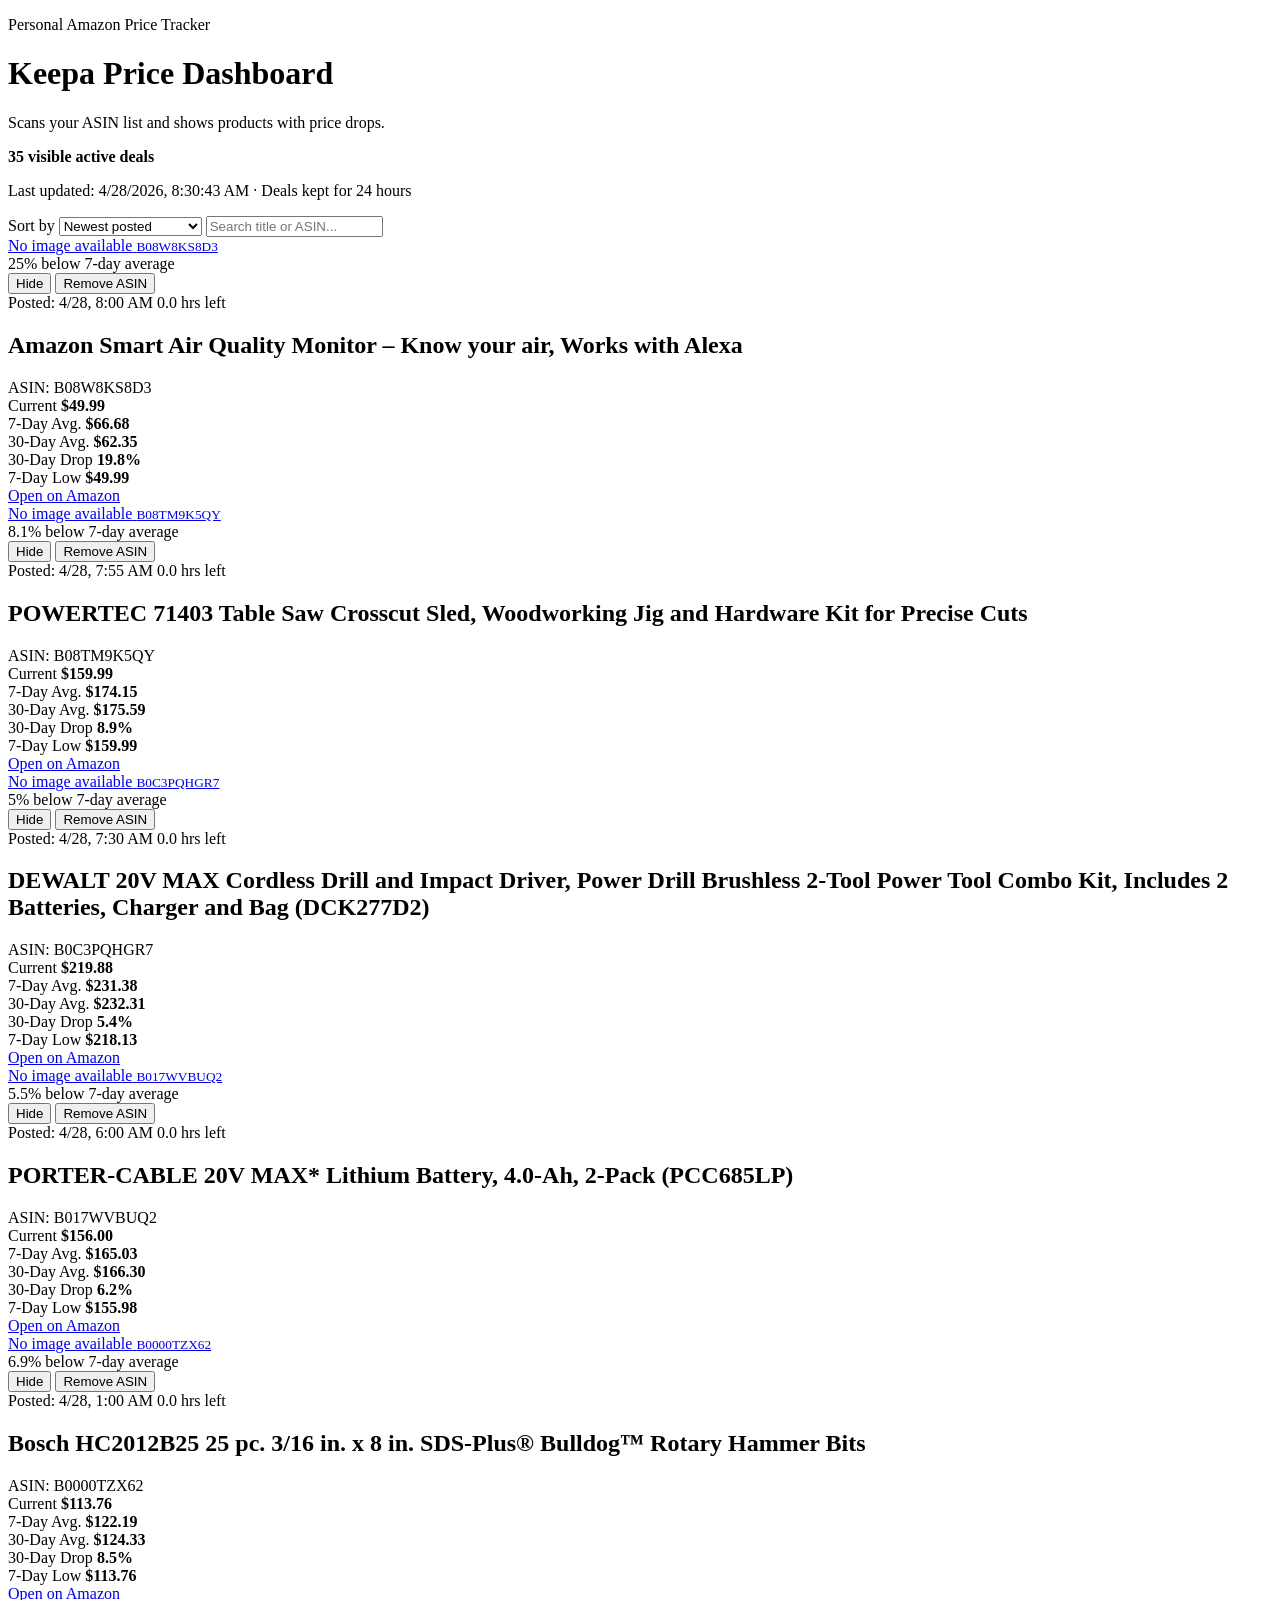
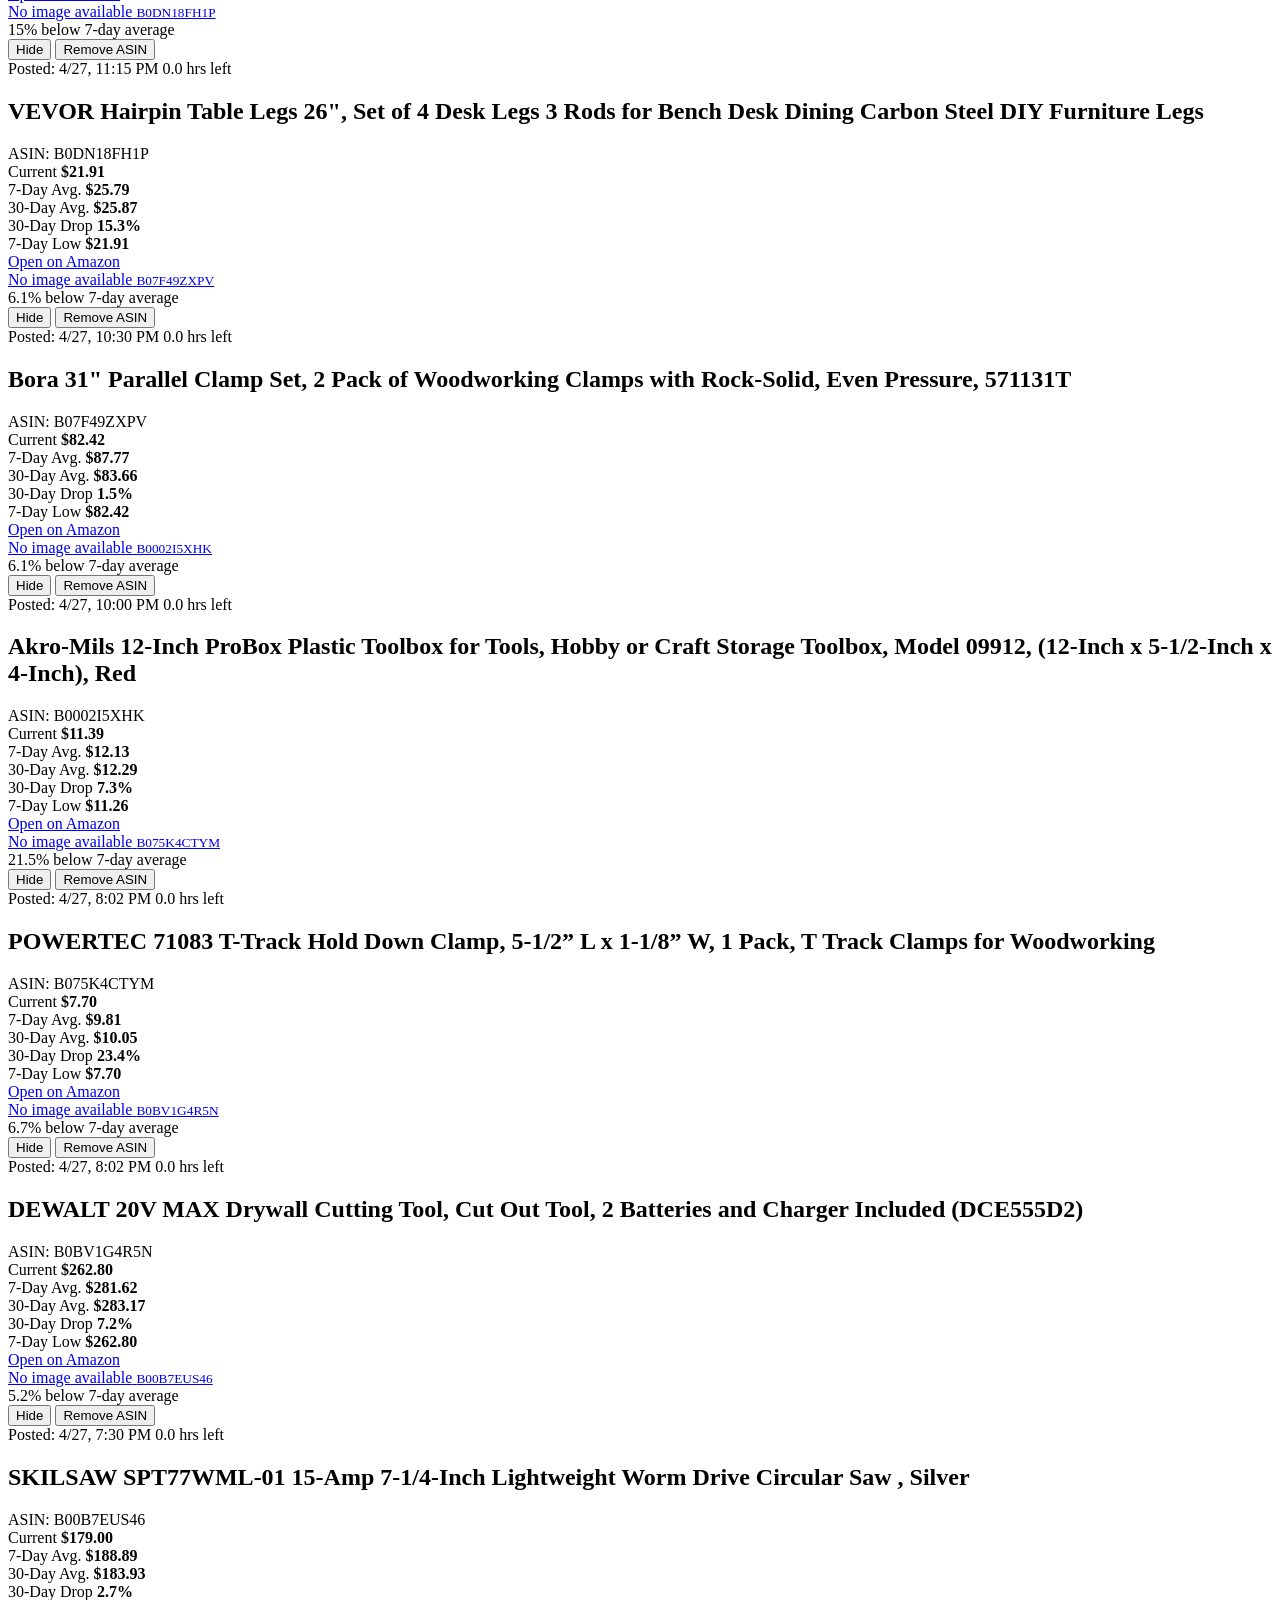
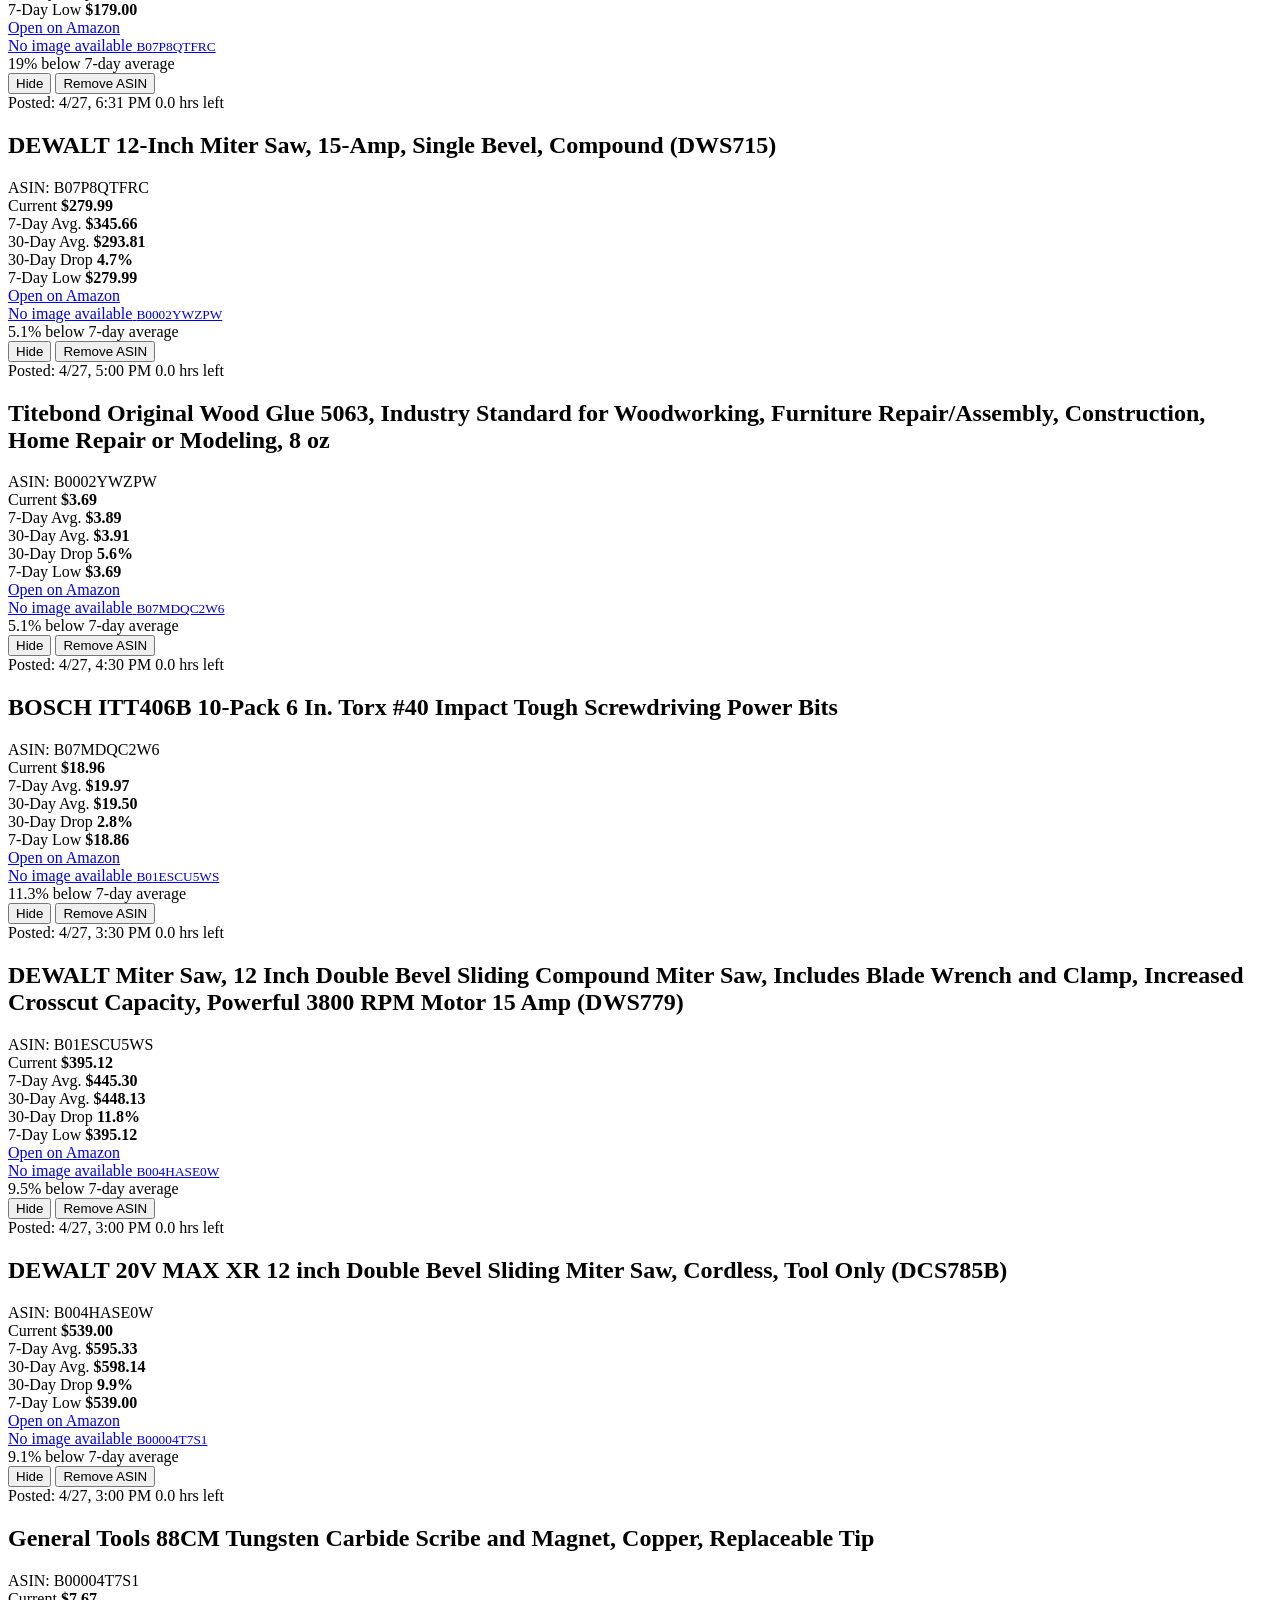
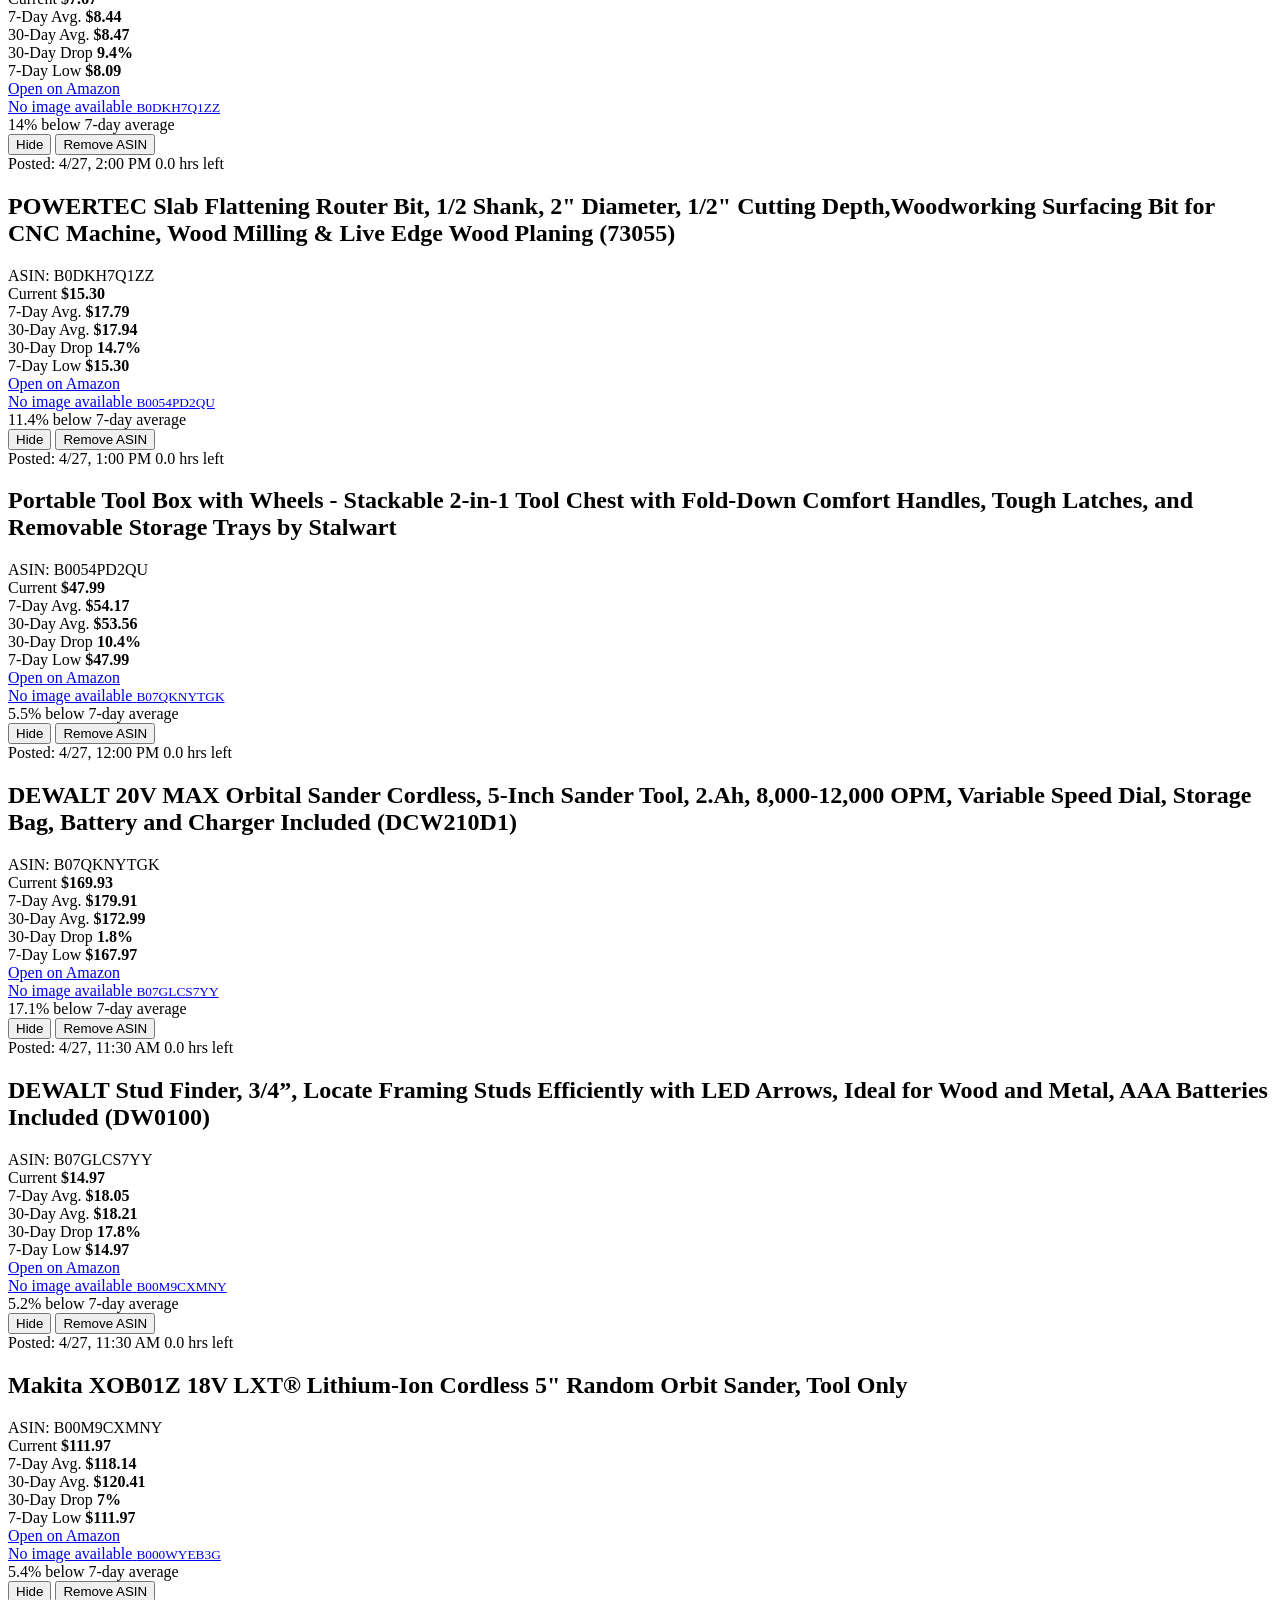
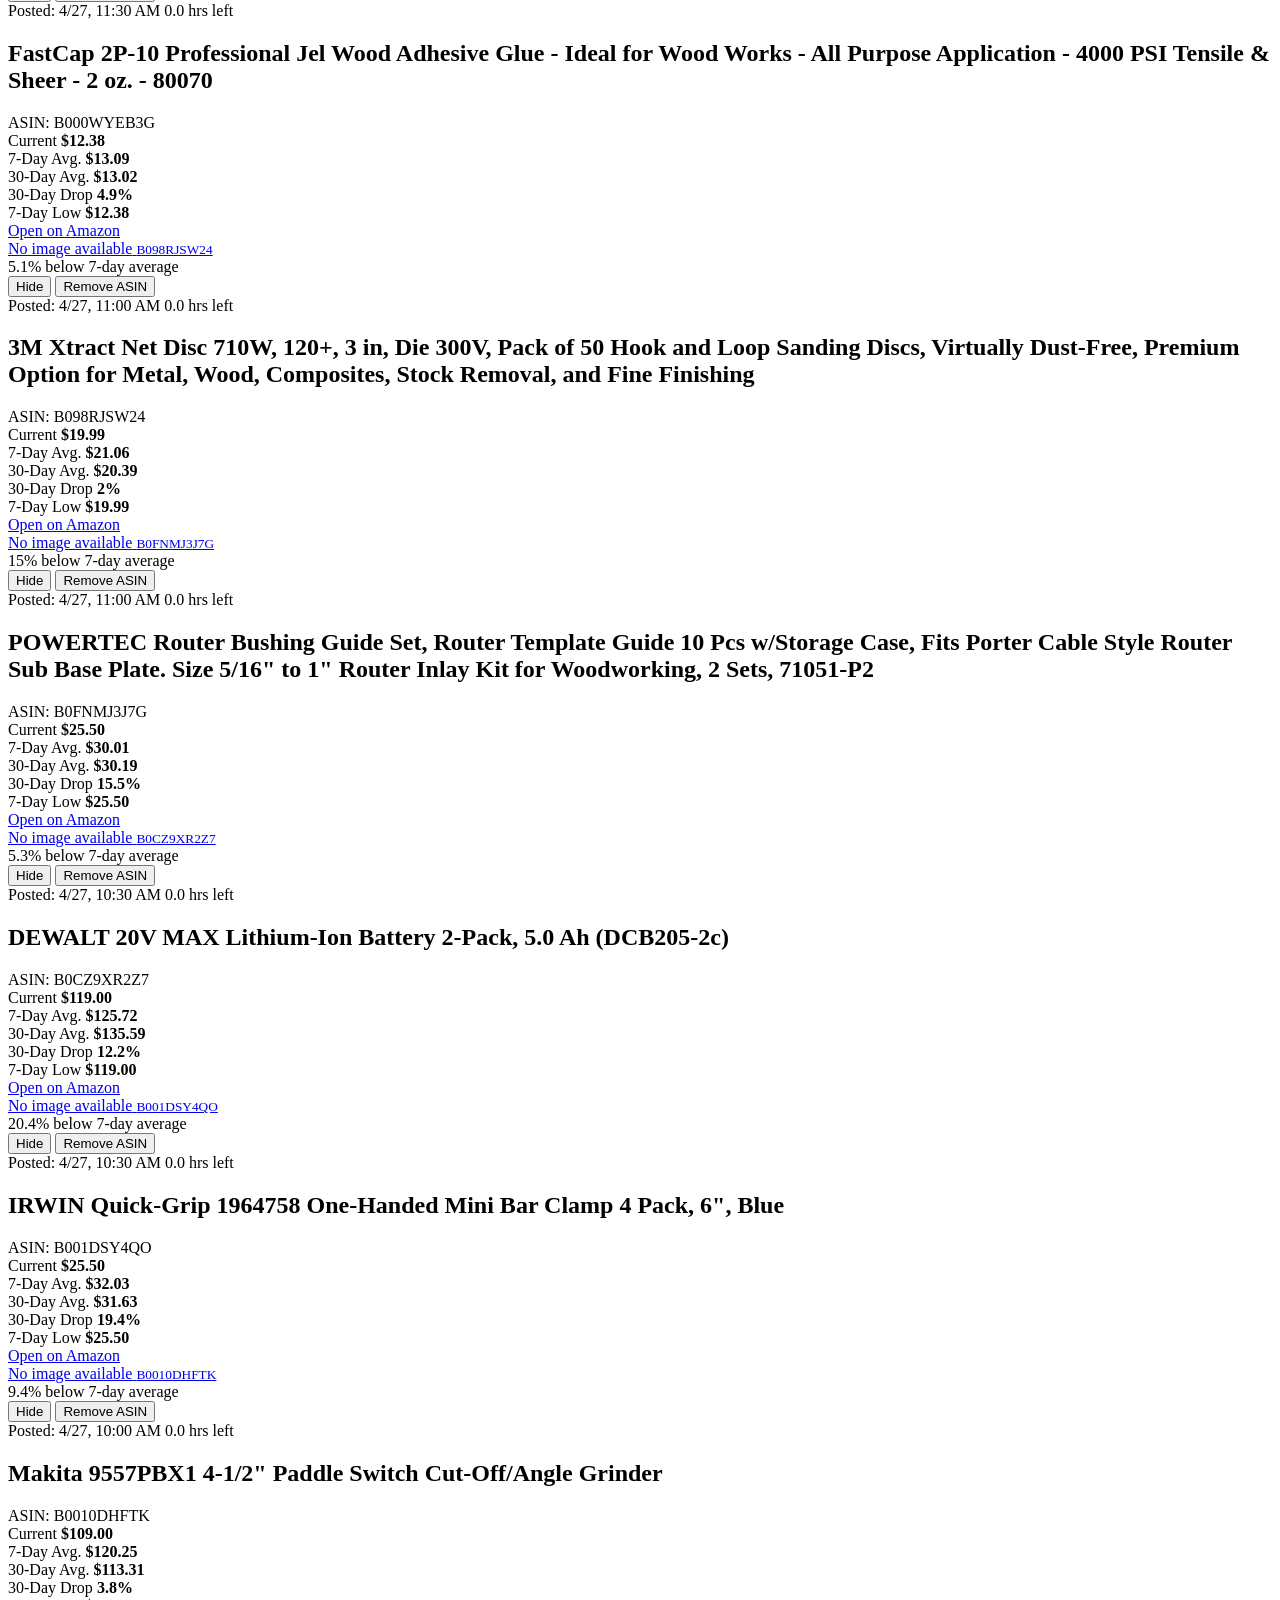
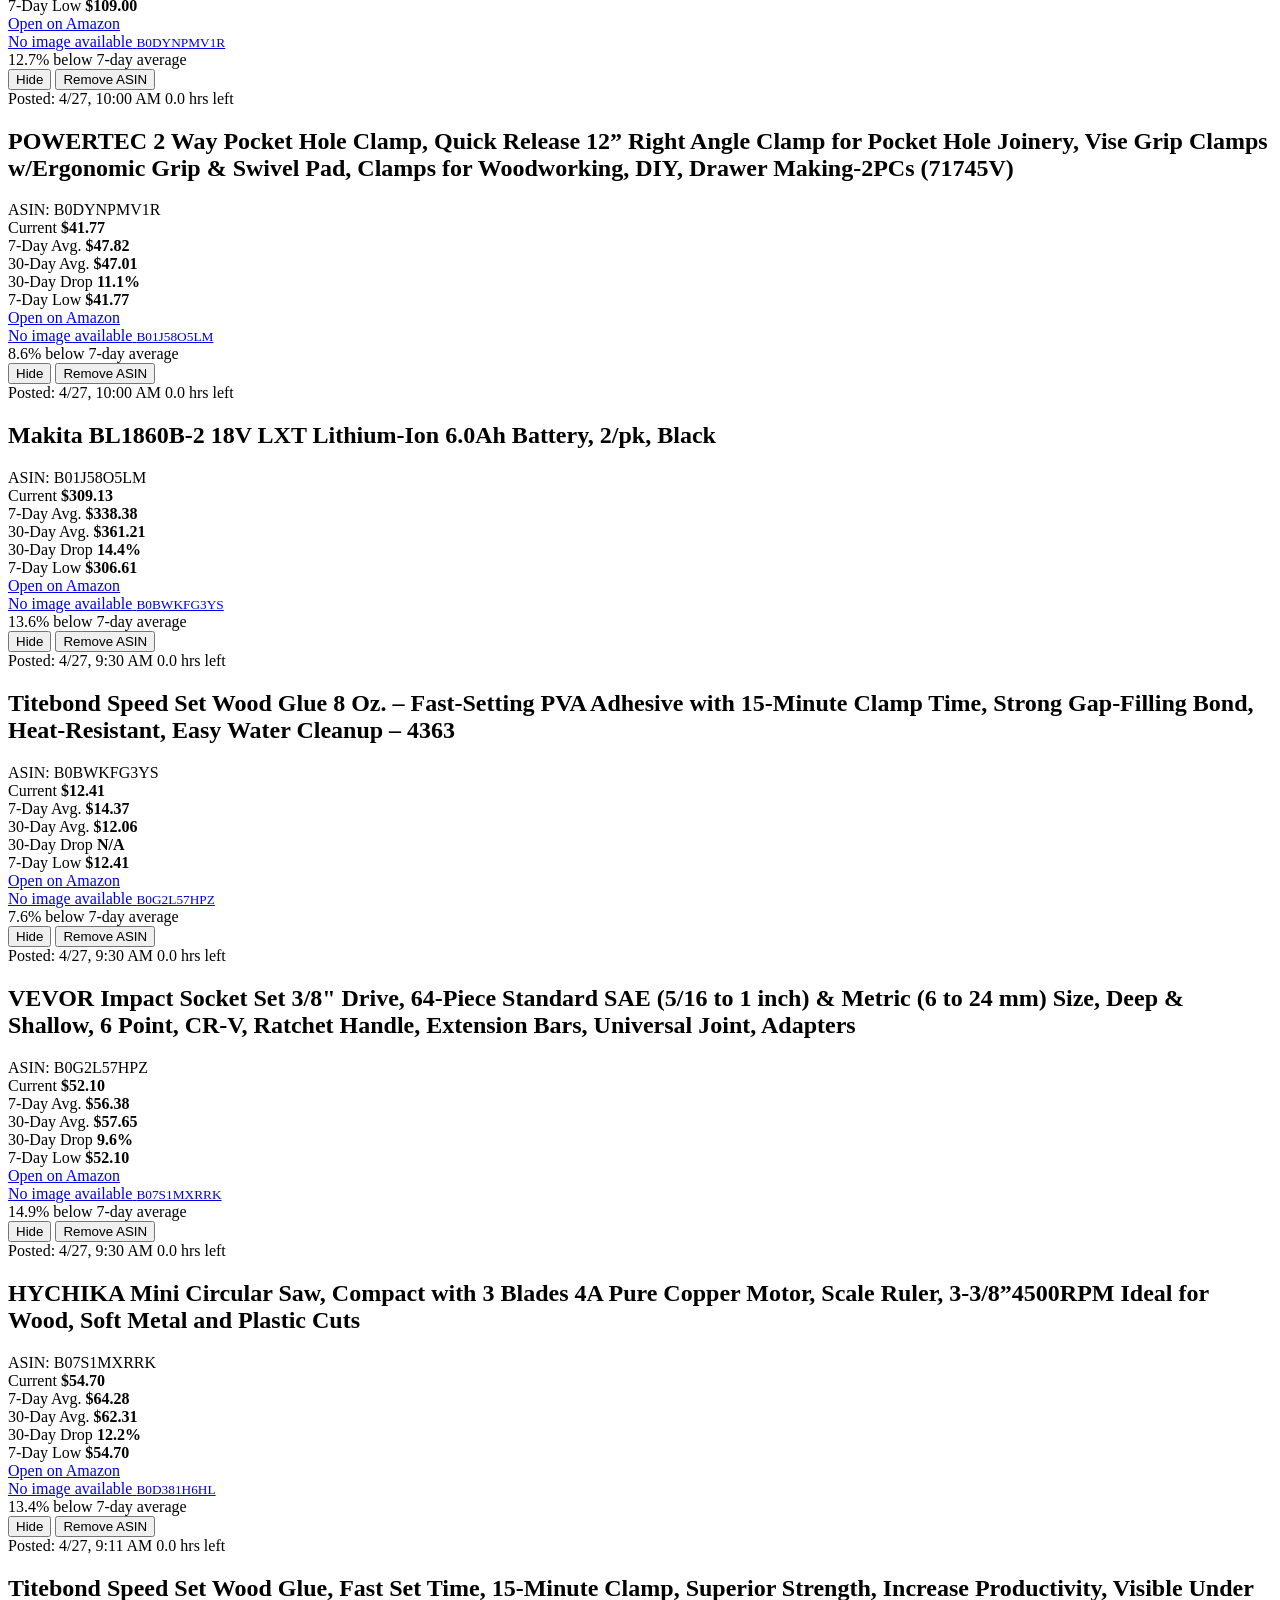
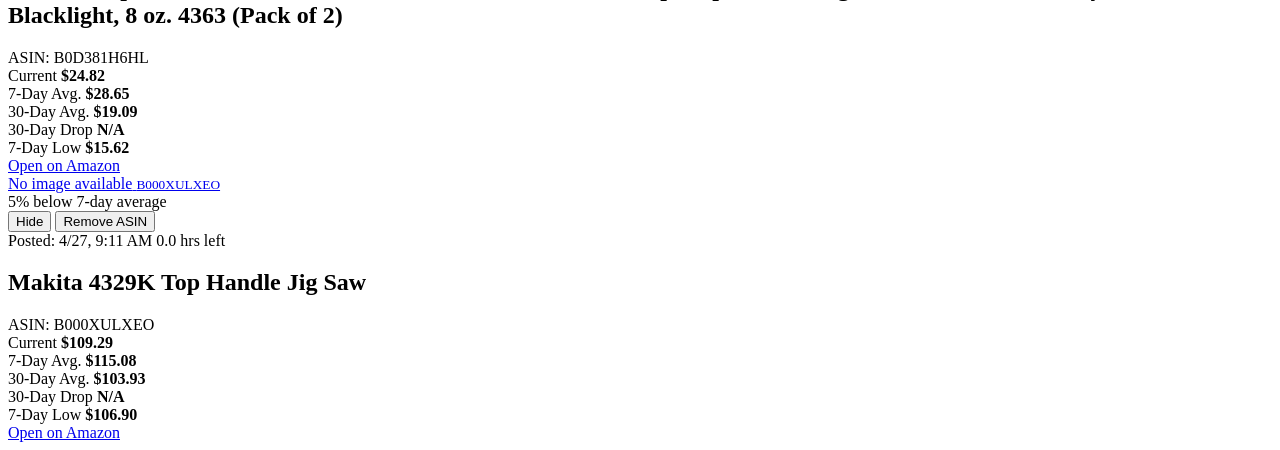
==== index.html @ af7c9924 "Add sort control to dashboard" ====
<!doctype html>
<html lang="en">
<head>
  <meta charset="utf-8" />
  <meta name="viewport" content="width=device-width, initial-scale=1" />
  <title>Keepa Price Dashboard</title>
  <link rel="stylesheet" href="styles.css" />
</head>
<body>
  <header class="site-header">
    <div>
      <p class="eyebrow">Personal Amazon Price Tracker</p>
      <h1>Keepa Price Dashboard</h1>
      <p class="subtitle">Scans your ASIN list and shows products with price drops.</p>
    </div>
  </header>

  <main class="container">
    <section class="toolbar">
      <div>
        <strong id="dealCount">Loading deals...</strong>
        <p id="updatedAt">Checking data file...</p>
      </div>
      <div class="toolbar-controls">
        <label class="sort-control" for="sortSelect">
          <span>Sort by</span>
          <select id="sortSelect">
            <option value="newest">Newest posted</option>
            <option value="highest-drop">Highest % off</option>
            <option value="highest-30-drop">Highest 30-day drop</option>
            <option value="lowest-price">Lowest current price</option>
          </select>
        </label>
        <input id="searchInput" type="search" placeholder="Search title or ASIN..." />
      </div>
    </section>

    <section id="cards" class="card-grid"></section>

    <section id="emptyState" class="empty" hidden>
      <h2>No price drops found</h2>
      <p>Add more ASINs to <code>asins.csv</code> or lower the minimum drop percent in the workflow settings.</p>
    </section>
  </main>

  <script src="app.js"></script>
</body>
</html>
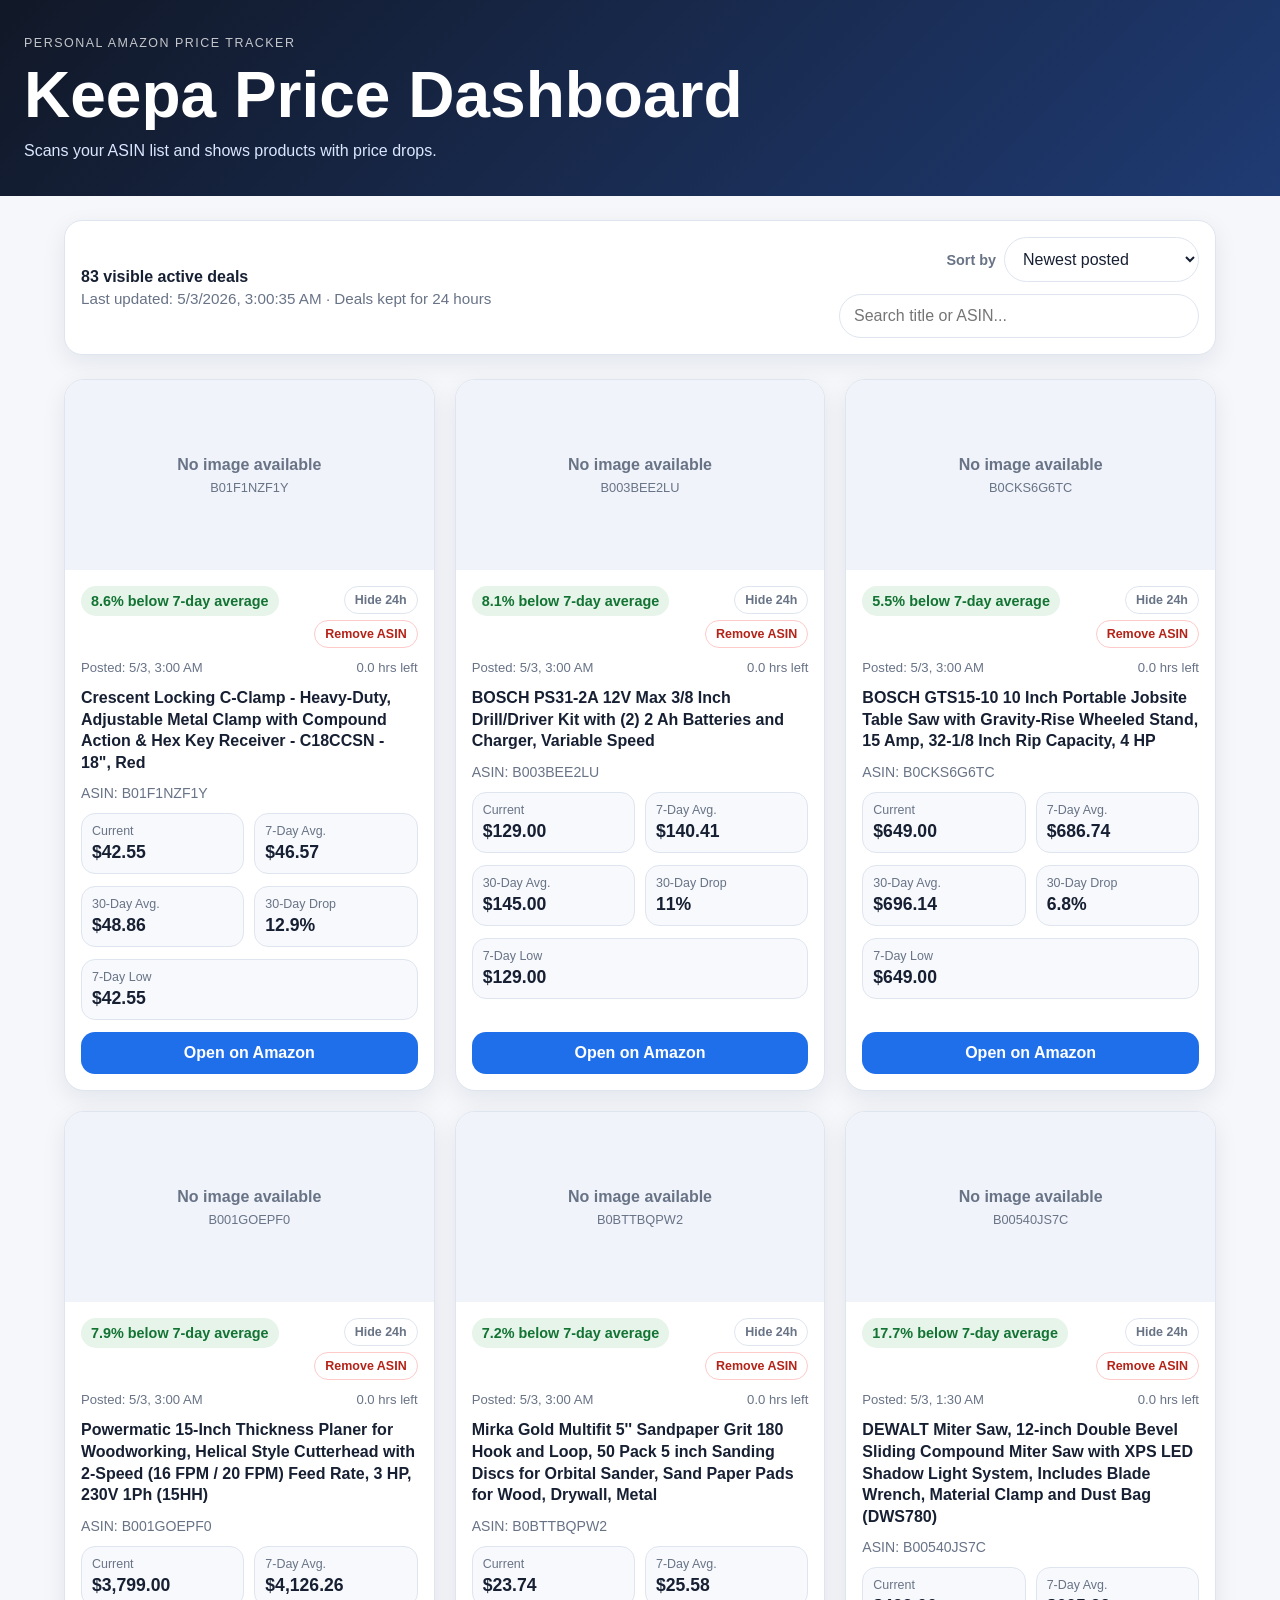
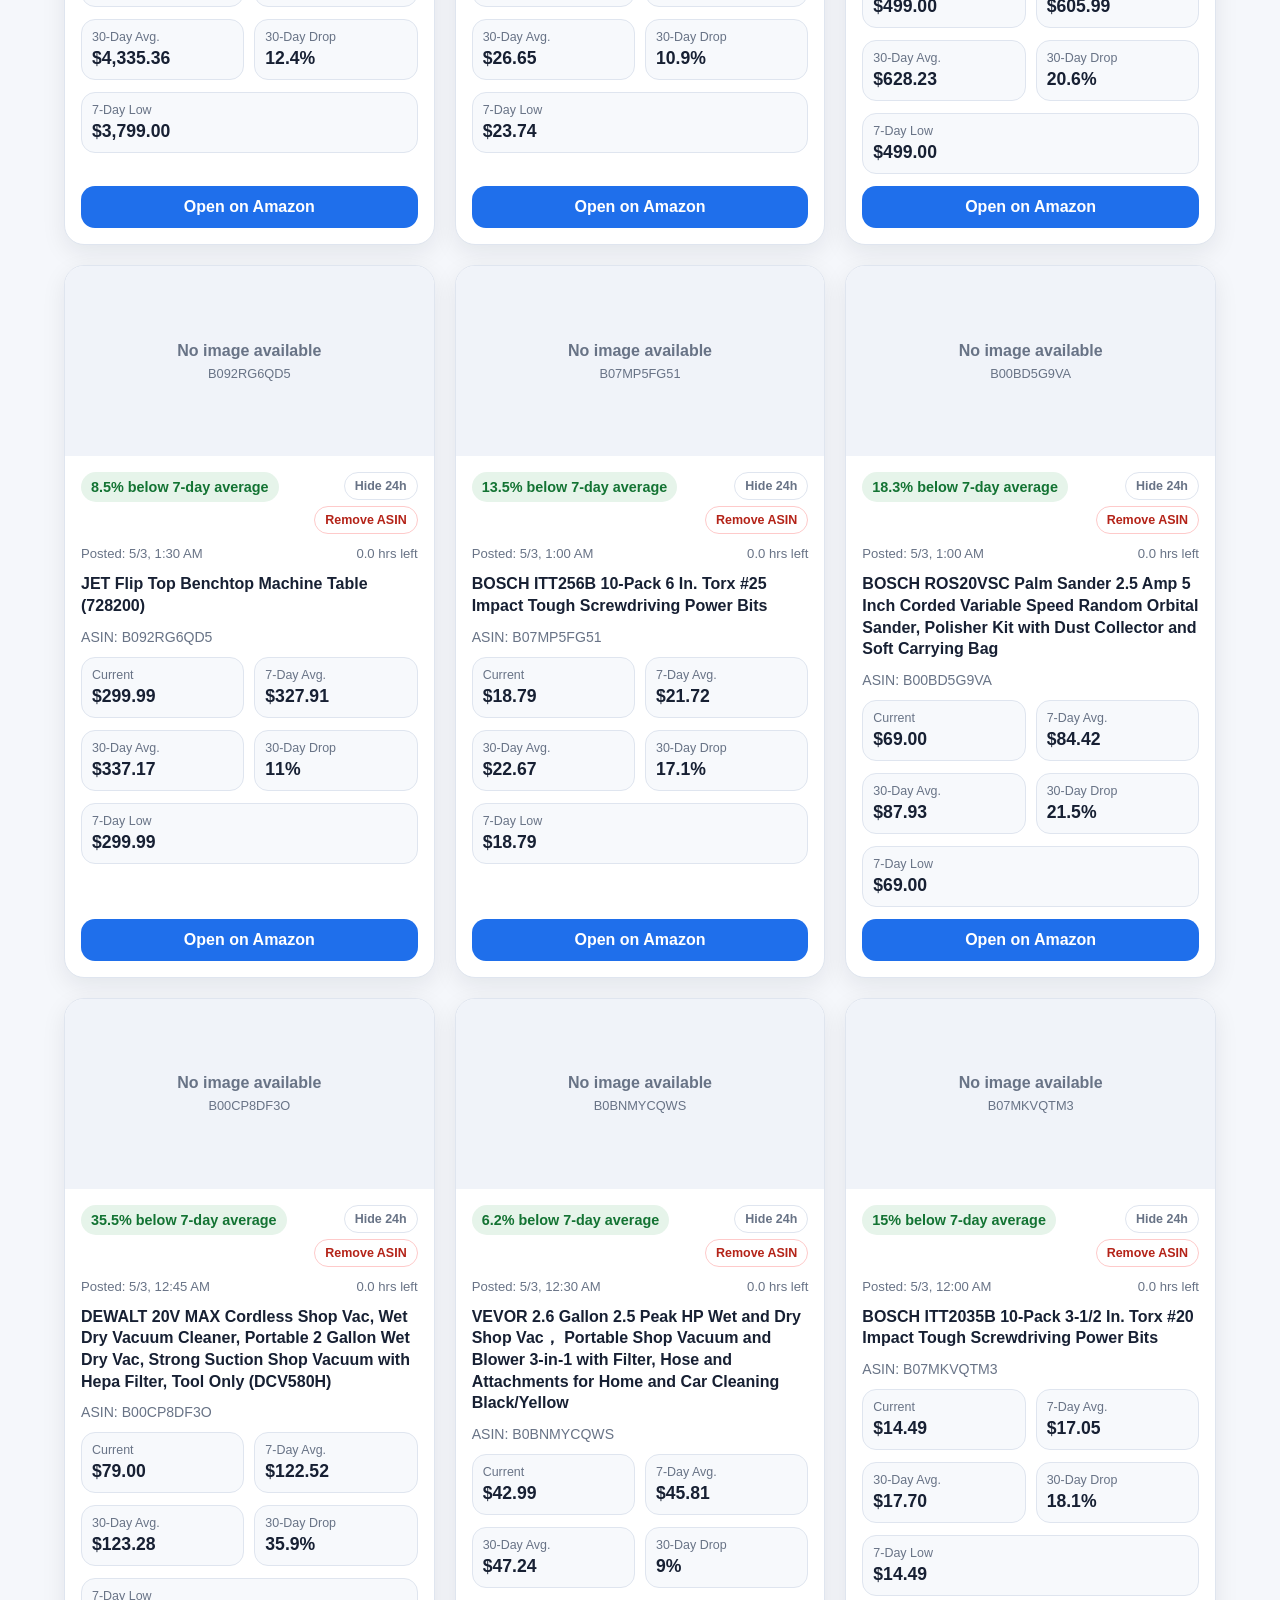
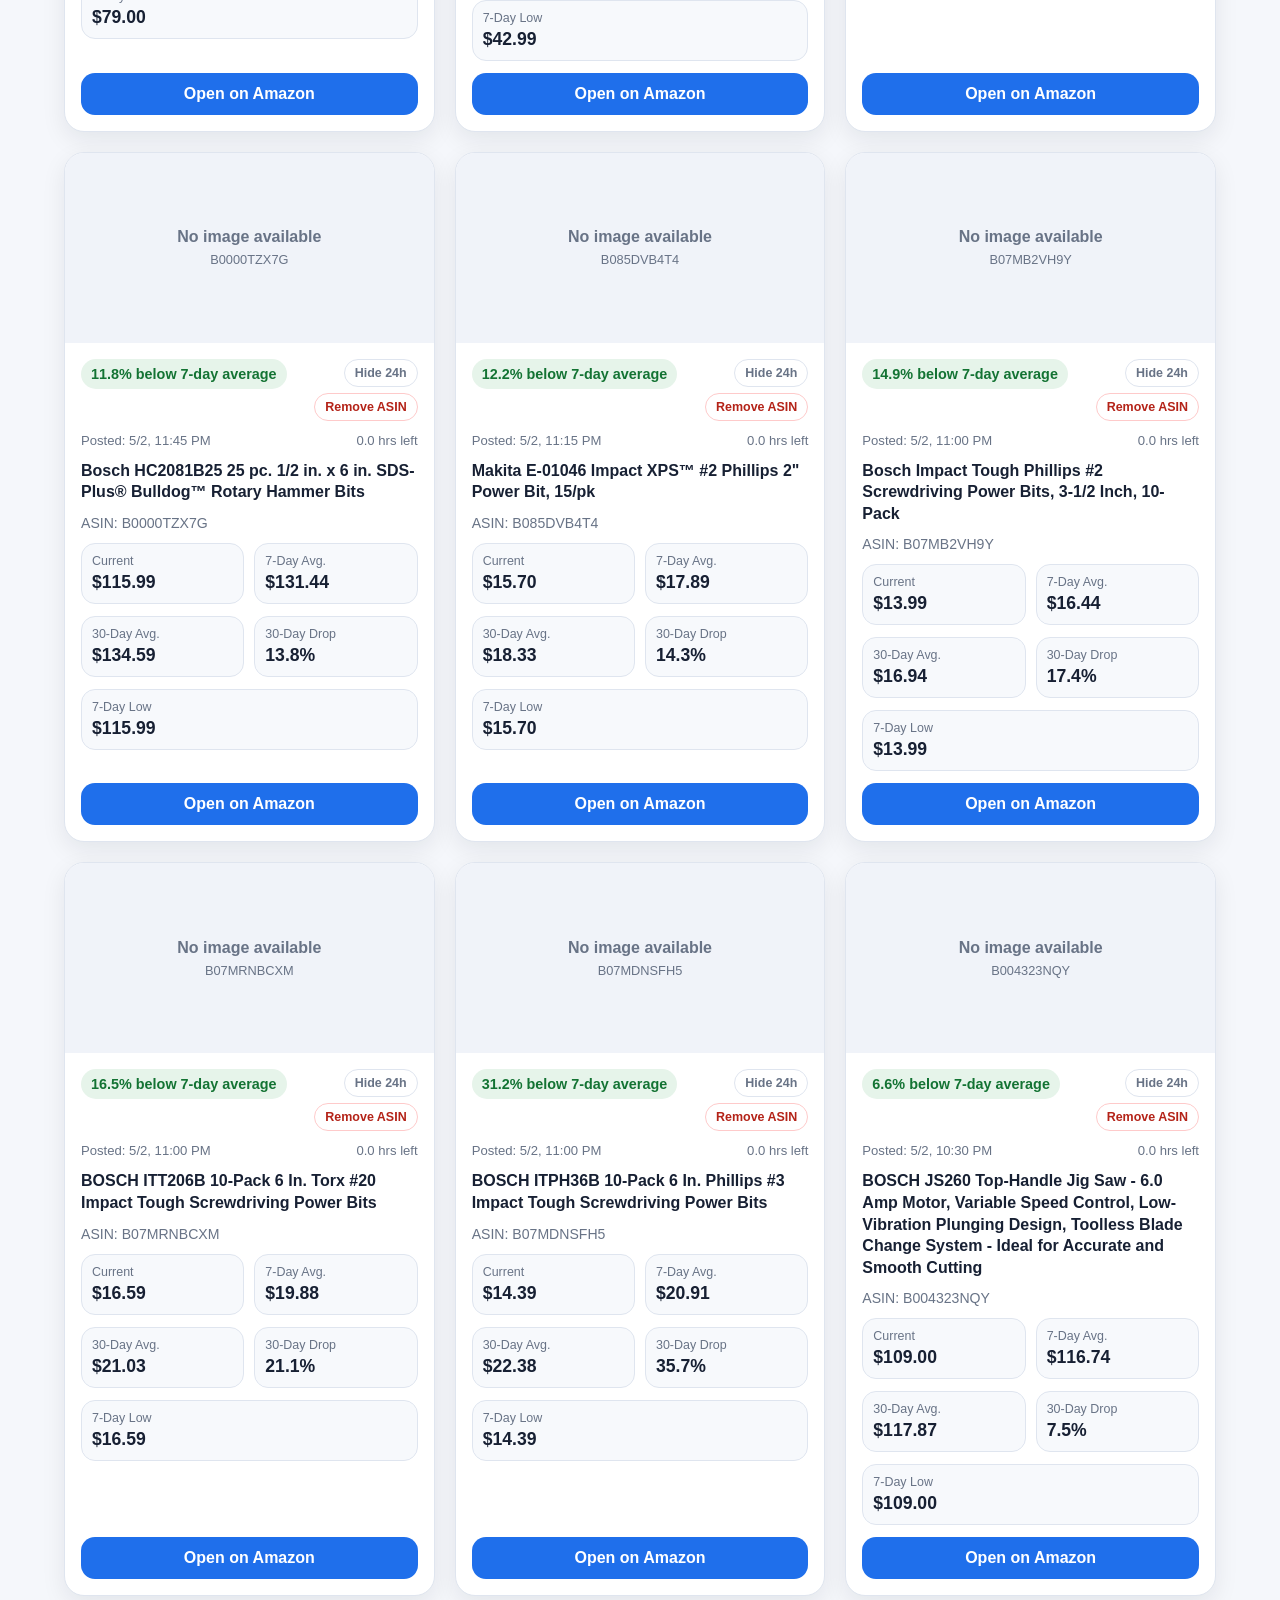
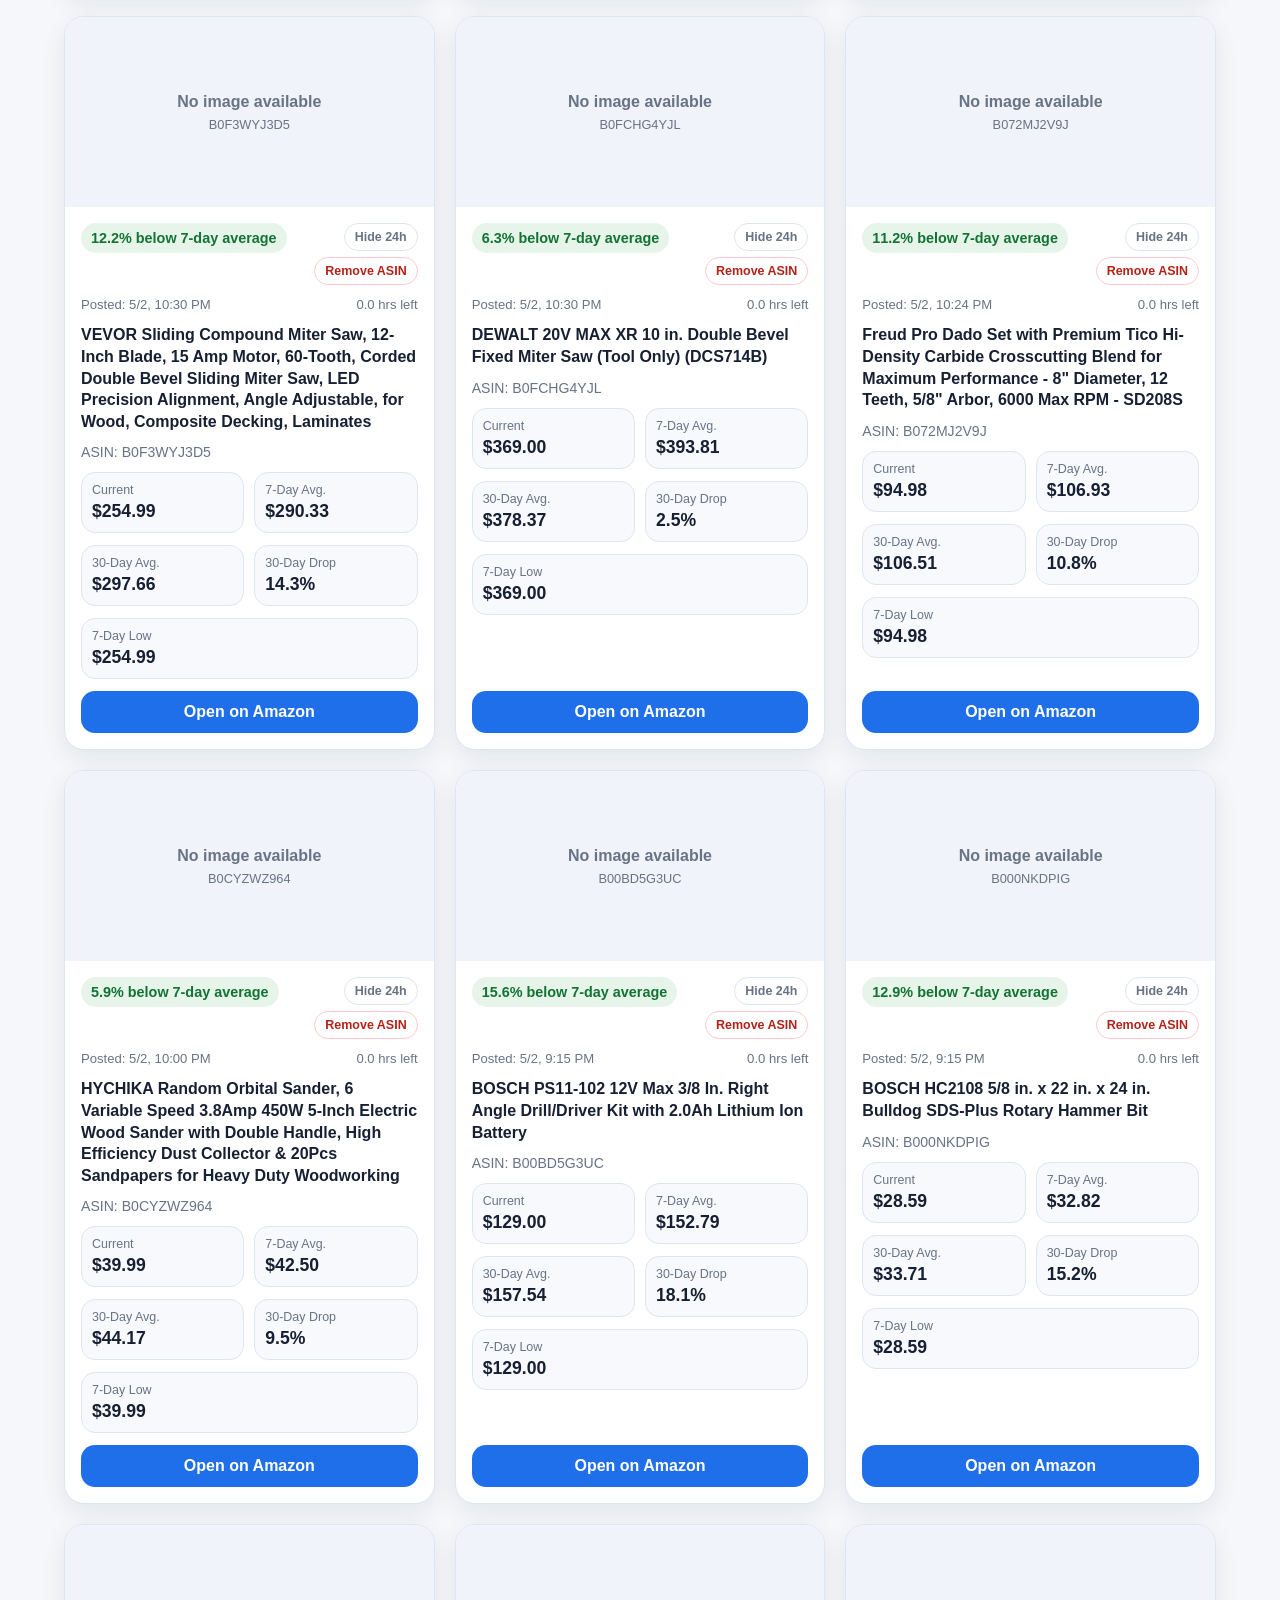
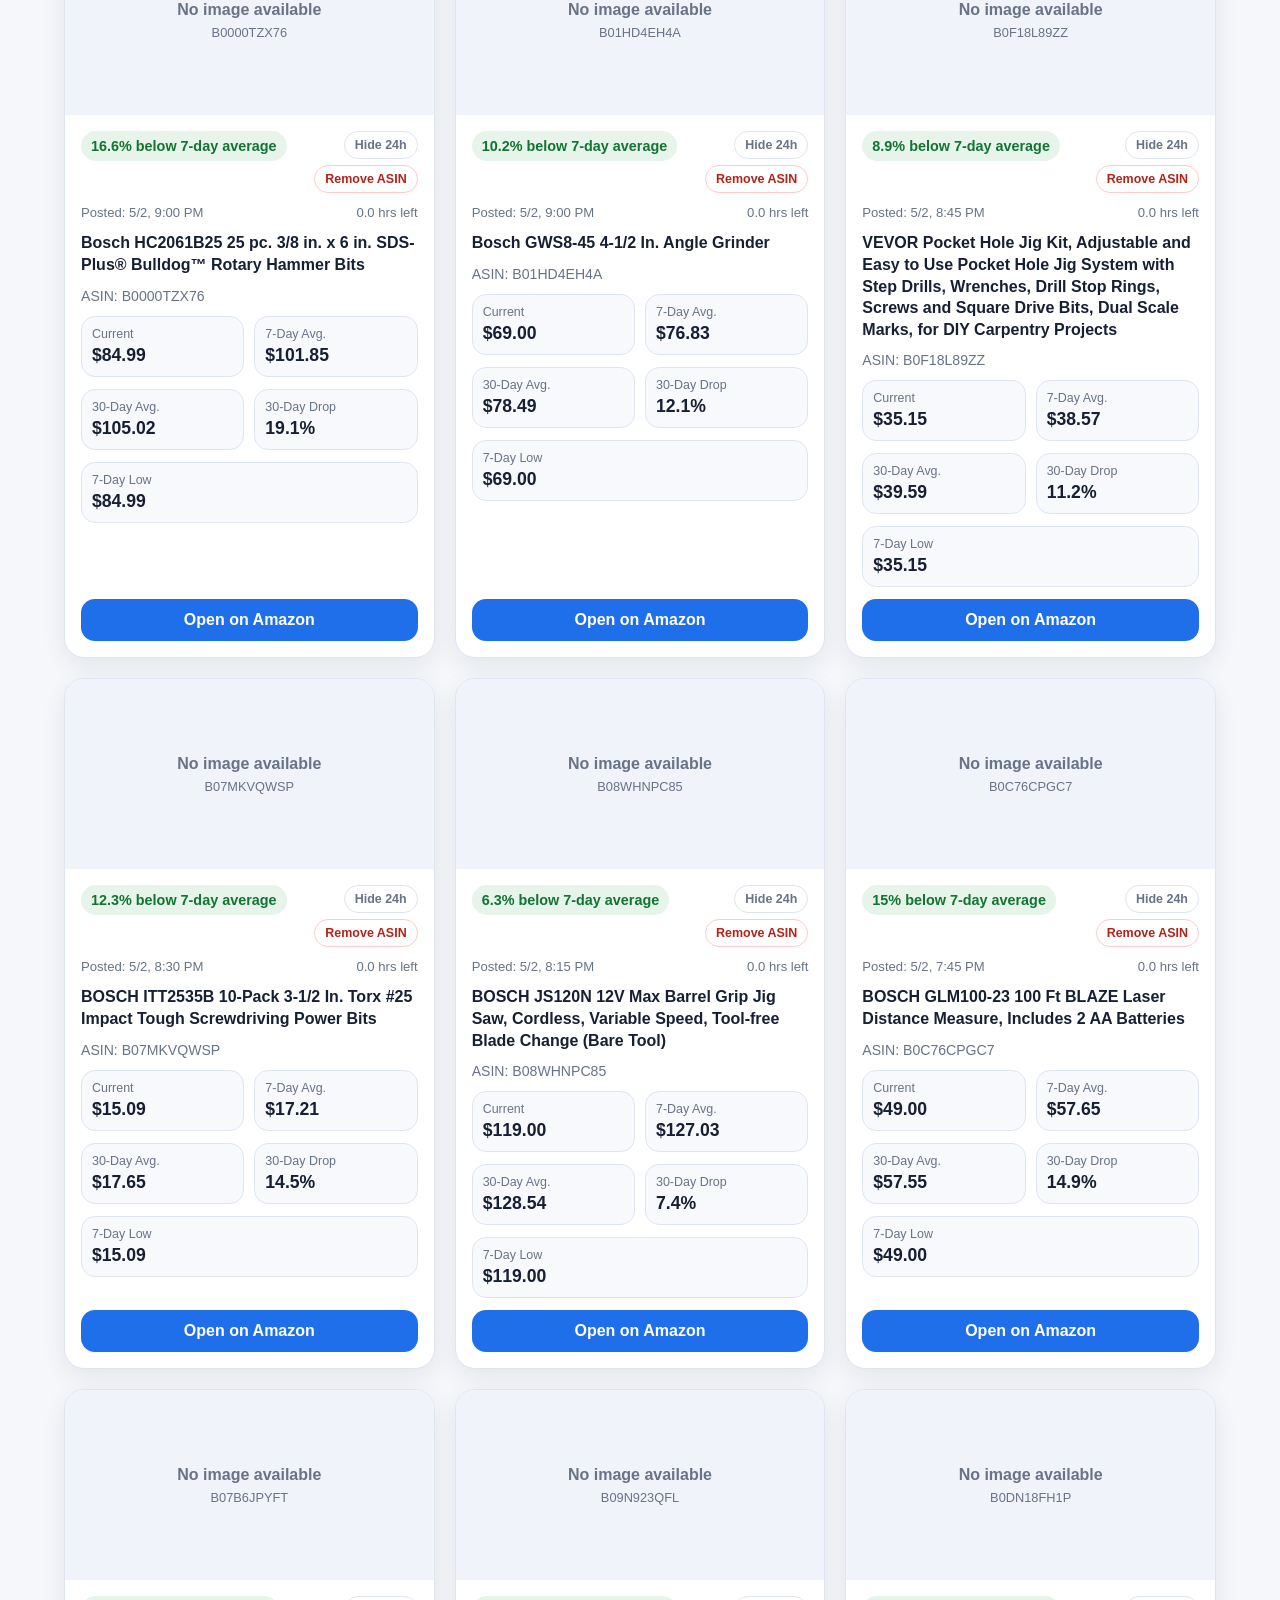
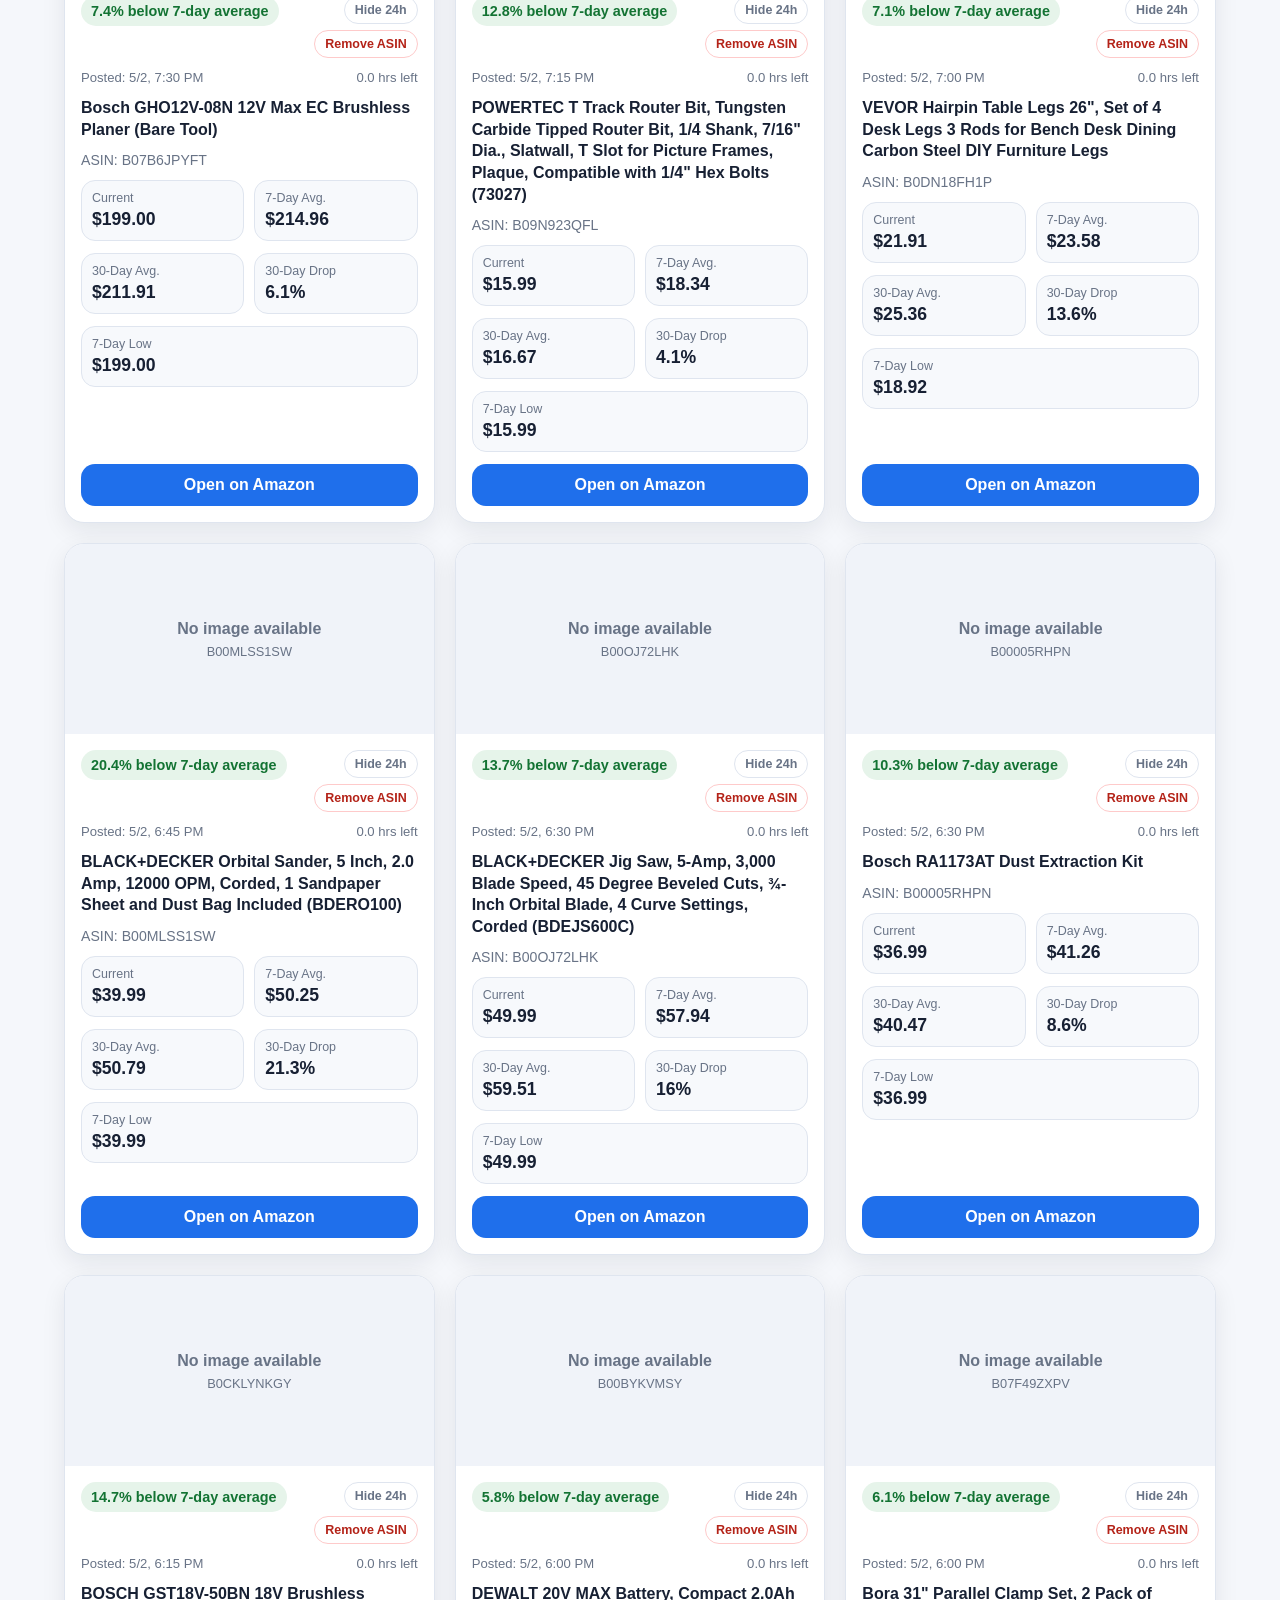
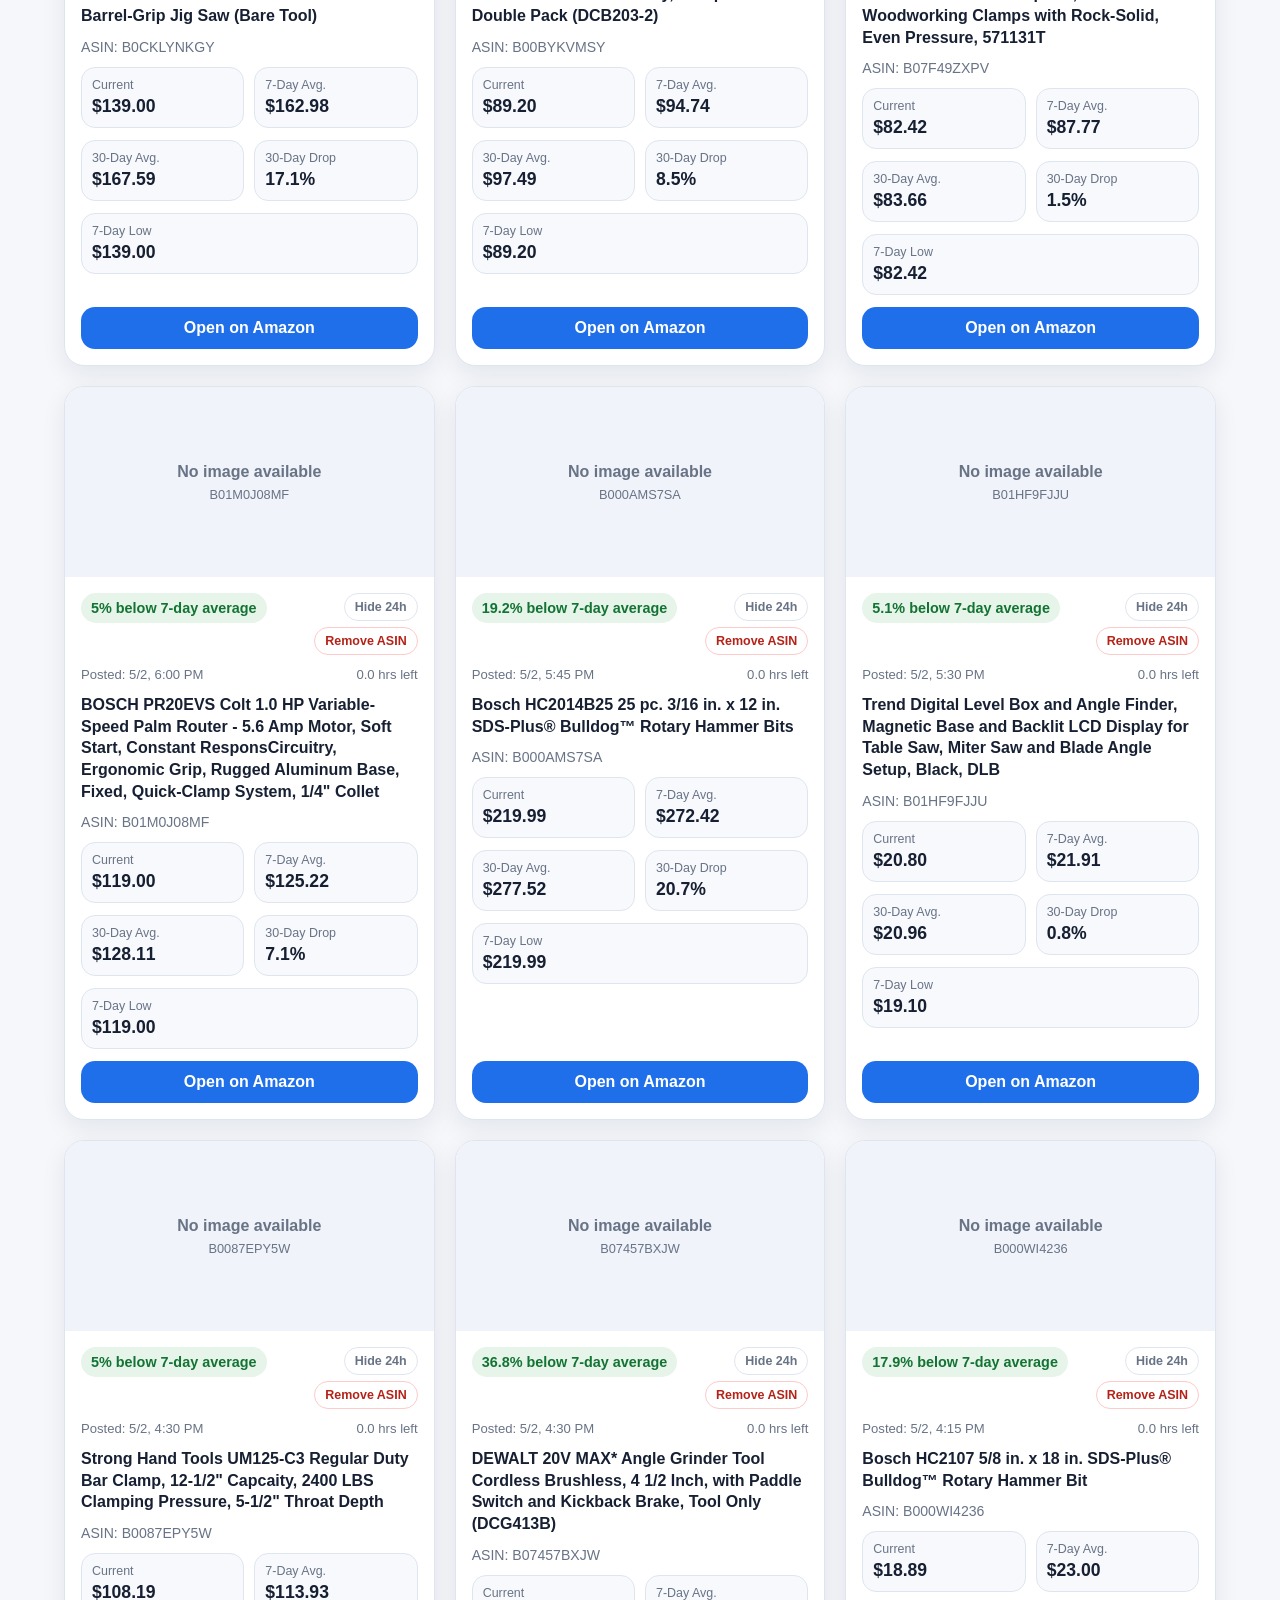
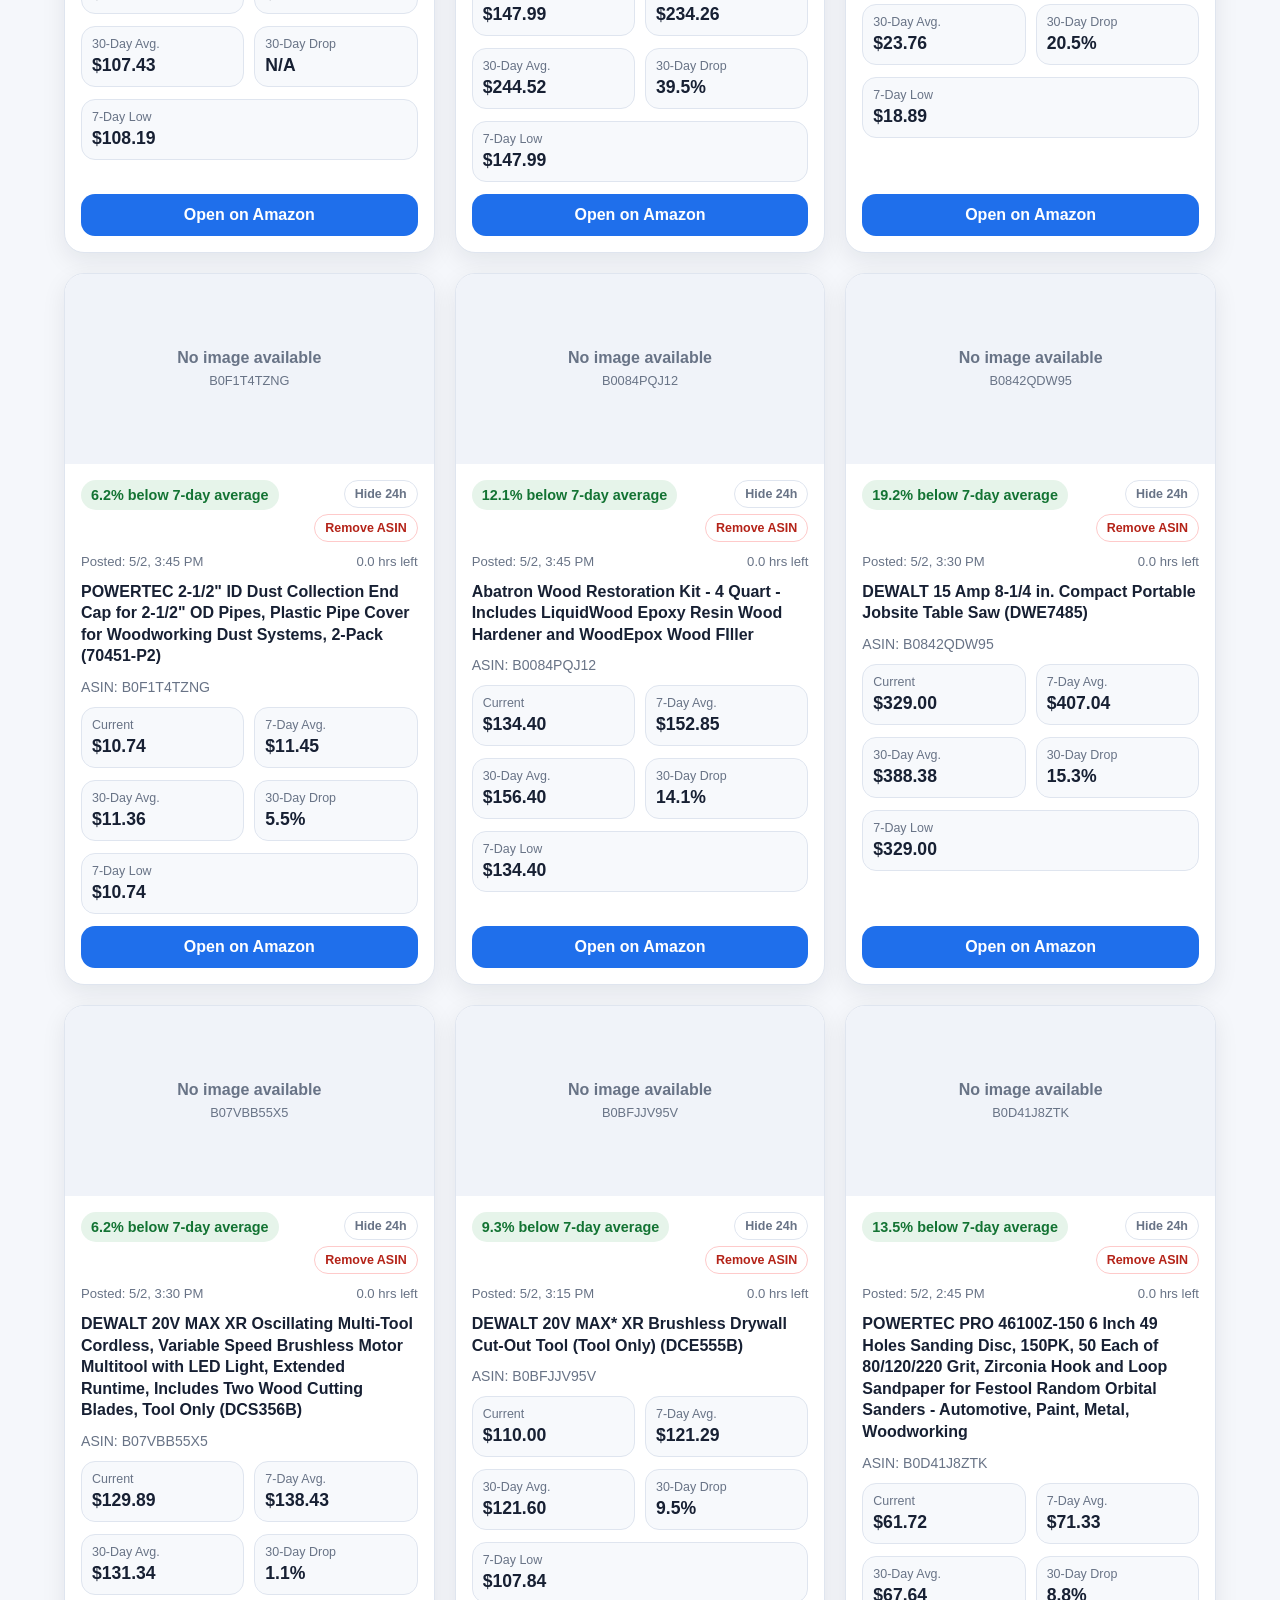
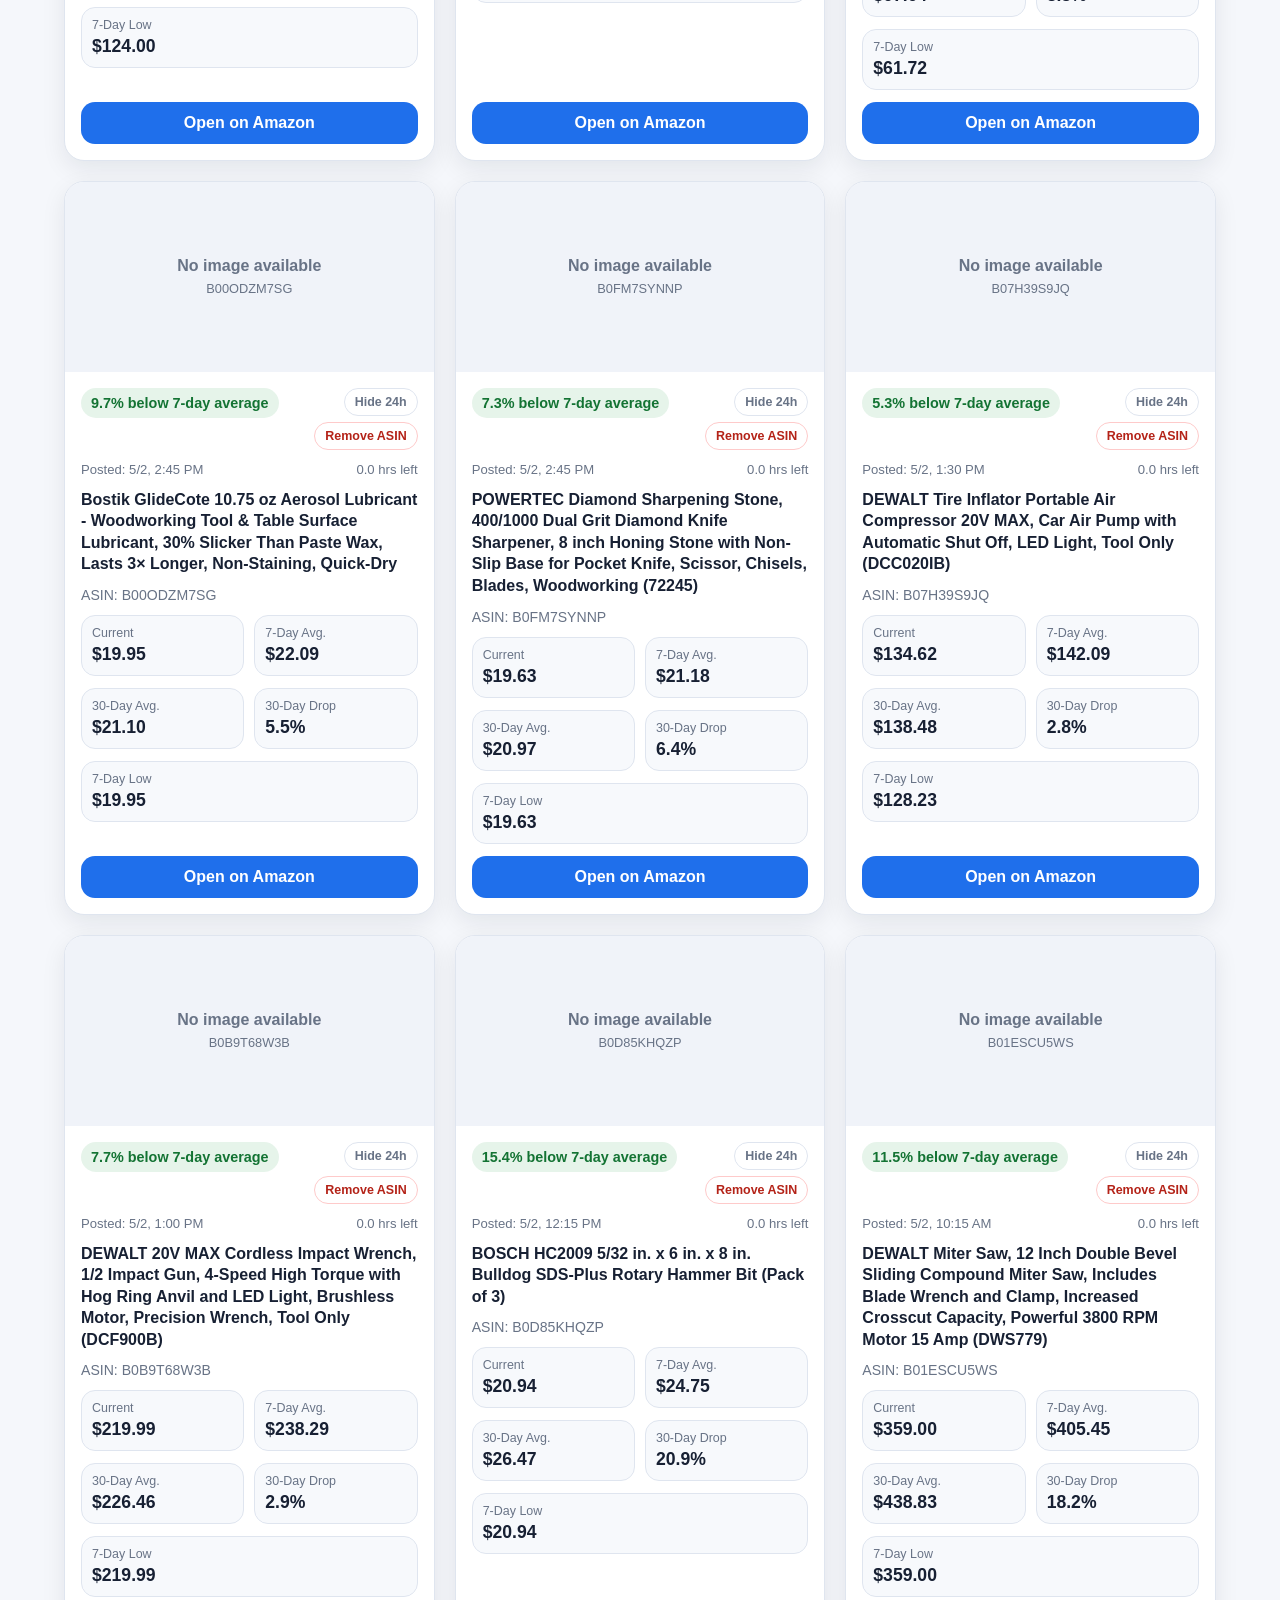
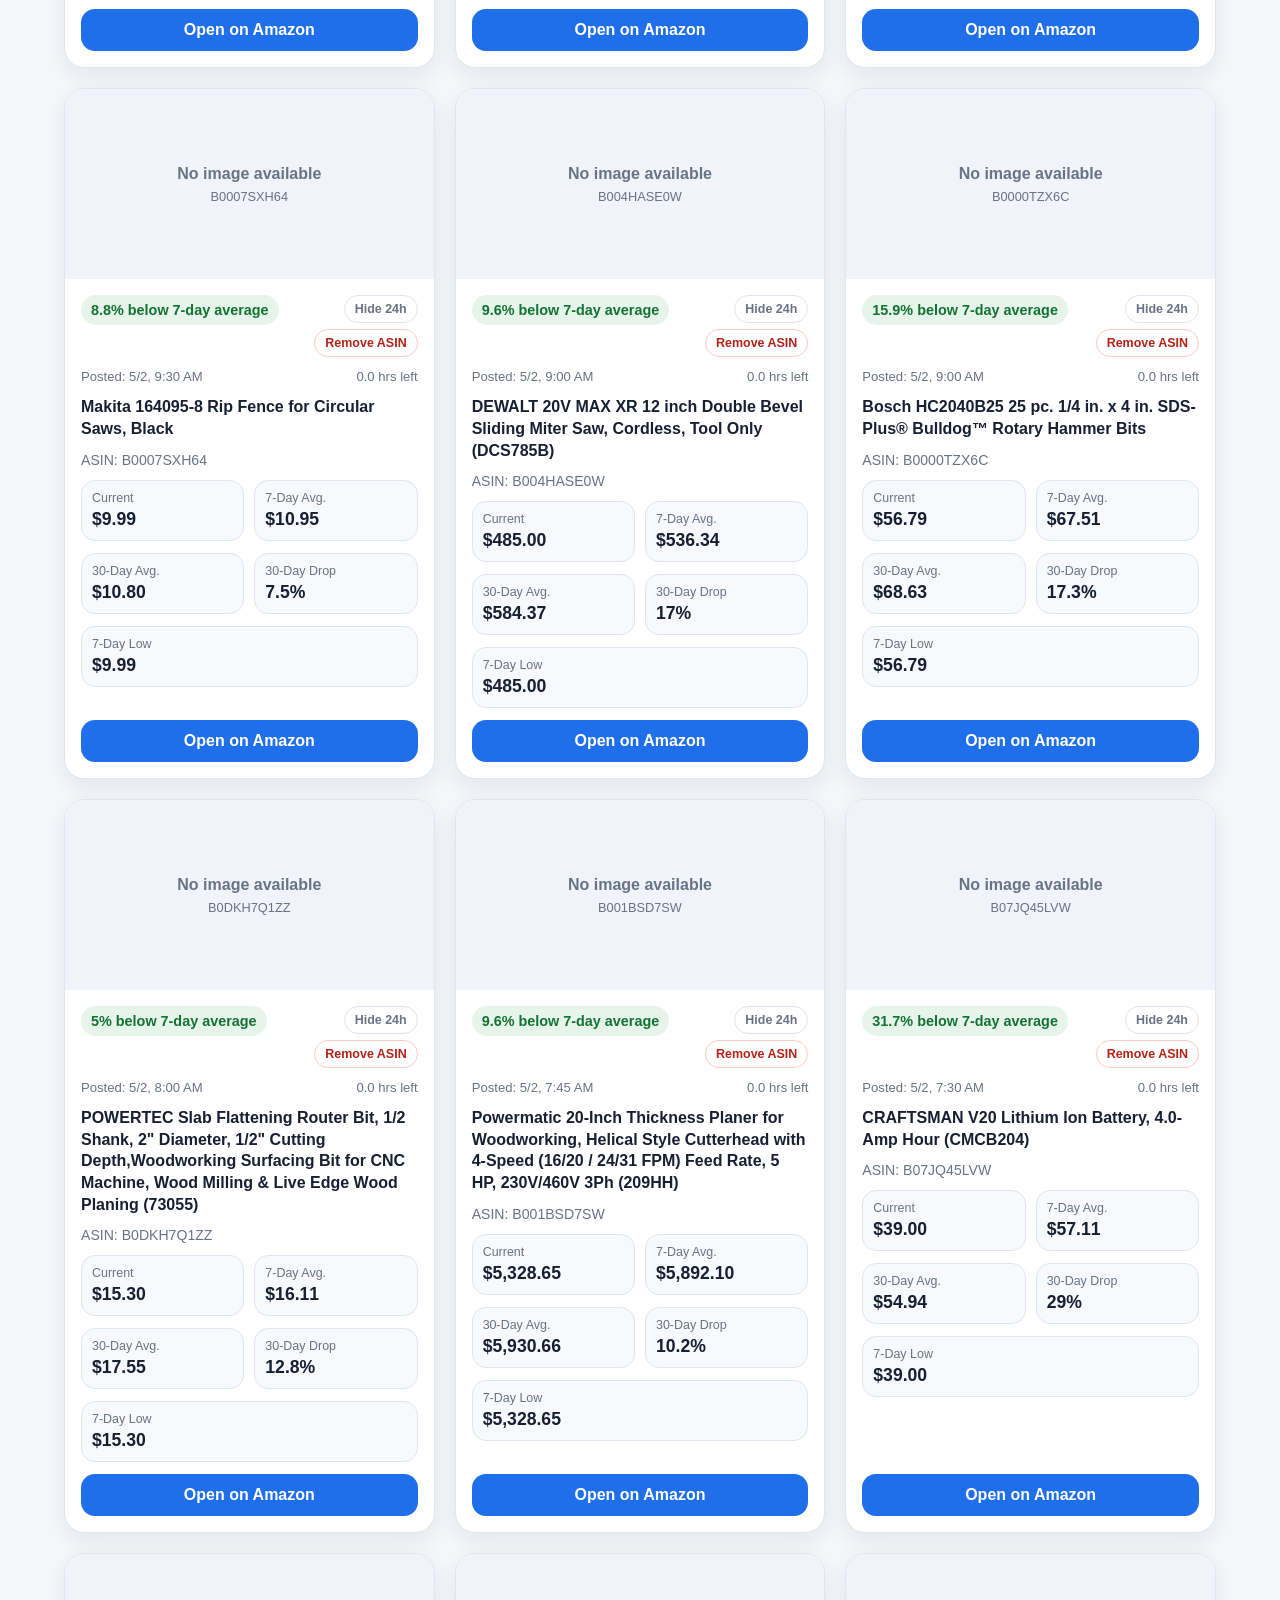
==== commit 14a2af13: "Force fresh app.js for Remove ASIN POST fix" ====
--- a/index.html
+++ b/index.html
@@ -43,6 +43,6 @@
     </section>
   </main>
 
-  <script src="app.js"></script>
+  <script src="app.js?v=remove-asin-post-20260501-2"></script>
 </body>
 </html>
--- a/styles.css
+++ b/styles.css
@@ -0,0 +1,359 @@
+:root {
+  color-scheme: light;
+  --bg: #f5f7fb;
+  --card: #ffffff;
+  --text: #172033;
+  --muted: #687386;
+  --border: #dfe5ef;
+  --accent: #1f6feb;
+  --accent-dark: #174ea6;
+  --good: #137333;
+  --danger: #b42318;
+  --warning: #92400e;
+}
+
+* {
+  box-sizing: border-box;
+}
+
+body {
+  margin: 0;
+  font-family: Arial, Helvetica, sans-serif;
+  background: var(--bg);
+  color: var(--text);
+}
+
+.site-header {
+  background: linear-gradient(135deg, #111827, #1f3b73);
+  color: white;
+  padding: 36px 24px;
+}
+
+.site-header h1 {
+  margin: 0;
+  font-size: clamp(2rem, 5vw, 4rem);
+}
+
+.eyebrow {
+  margin: 0 0 8px;
+  text-transform: uppercase;
+  letter-spacing: 0.12em;
+  font-size: 0.78rem;
+  opacity: 0.75;
+}
+
+.subtitle {
+  margin: 10px 0 0;
+  color: #dbe7ff;
+}
+
+.container {
+  max-width: 1200px;
+  margin: 0 auto;
+  padding: 24px;
+}
+
+.toolbar {
+  display: flex;
+  justify-content: space-between;
+  gap: 16px;
+  align-items: center;
+  background: var(--card);
+  border: 1px solid var(--border);
+  border-radius: 18px;
+  padding: 16px;
+  box-shadow: 0 8px 24px rgba(17, 24, 39, 0.08);
+  margin-bottom: 24px;
+}
+
+.toolbar p {
+  margin: 4px 0 0;
+  color: var(--muted);
+  font-size: 0.95rem;
+}
+
+.toolbar-controls {
+  display: flex;
+  align-items: center;
+  justify-content: flex-end;
+  gap: 12px;
+  flex-wrap: wrap;
+}
+
+.sort-control {
+  display: flex;
+  align-items: center;
+  gap: 8px;
+  color: var(--muted);
+  font-size: 0.9rem;
+  font-weight: 700;
+}
+
+select,
+input[type="search"] {
+  padding: 12px 14px;
+  border: 1px solid var(--border);
+  border-radius: 999px;
+  font-size: 1rem;
+  background: white;
+  color: var(--text);
+}
+
+input[type="search"] {
+  width: min(360px, 100%);
+}
+
+.card-grid {
+  display: grid;
+  grid-template-columns: repeat(auto-fill, minmax(280px, 1fr));
+  gap: 20px;
+}
+
+.card {
+  background: var(--card);
+  border: 1px solid var(--border);
+  border-radius: 20px;
+  overflow: hidden;
+  box-shadow: 0 8px 24px rgba(17, 24, 39, 0.08);
+  display: flex;
+  flex-direction: column;
+}
+
+.image-wrap {
+  position: relative;
+  background: #f0f3f9;
+  height: 190px;
+  display: flex;
+  align-items: center;
+  justify-content: center;
+  padding: 14px;
+  text-decoration: none;
+  color: var(--muted);
+}
+
+.image-wrap img {
+  max-width: 96%;
+  max-height: 165px;
+  object-fit: contain;
+  position: relative;
+  z-index: 2;
+  mix-blend-mode: multiply;
+}
+
+.image-placeholder {
+  position: absolute;
+  inset: 0;
+  display: flex;
+  flex-direction: column;
+  align-items: center;
+  justify-content: center;
+  gap: 6px;
+  padding: 20px;
+  text-align: center;
+  color: var(--muted);
+}
+
+.image-wrap:not(.image-missing) img + .image-placeholder {
+  display: none;
+}
+
+.image-placeholder span {
+  font-weight: 700;
+}
+
+.image-placeholder small {
+  font-size: 0.8rem;
+}
+
+.card-body {
+  padding: 16px;
+  display: flex;
+  flex-direction: column;
+  gap: 12px;
+  flex: 1;
+}
+
+.card-top-row {
+  display: flex;
+  align-items: flex-start;
+  justify-content: space-between;
+  gap: 8px;
+}
+
+.card-actions {
+  display: flex;
+  flex-direction: column;
+  gap: 6px;
+  align-items: flex-end;
+}
+
+.card h2 {
+  font-size: 1rem;
+  line-height: 1.35;
+  margin: 0;
+}
+
+.asin {
+  color: var(--muted);
+  font-size: 0.88rem;
+}
+
+.price-row {
+  display: grid;
+  grid-template-columns: 1fr 1fr;
+  gap: 10px;
+}
+
+.price-box {
+  background: #f7f9fc;
+  border: 1px solid var(--border);
+  border-radius: 14px;
+  padding: 10px;
+}
+
+.price-box span {
+  display: block;
+  color: var(--muted);
+  font-size: 0.78rem;
+  margin-bottom: 4px;
+}
+
+.price-box strong {
+  font-size: 1.1rem;
+}
+
+.badge {
+  display: inline-flex;
+  align-items: center;
+  width: fit-content;
+  border-radius: 999px;
+  padding: 7px 10px;
+  background: #e6f4ea;
+  color: var(--good);
+  font-weight: 700;
+  font-size: 0.9rem;
+}
+
+.deal-time {
+  display: flex;
+  justify-content: space-between;
+  gap: 8px;
+  color: var(--muted);
+  font-size: 0.82rem;
+}
+
+button {
+  font-family: inherit;
+}
+
+.hide-card,
+.remove-card,
+.reset-hidden,
+.copy-remove,
+.clear-remove {
+  border: 1px solid var(--border);
+  border-radius: 999px;
+  padding: 6px 10px;
+  background: white;
+  color: var(--muted);
+  font-weight: 700;
+  cursor: pointer;
+  font-size: 0.78rem;
+  white-space: nowrap;
+}
+
+.hide-card:hover,
+.reset-hidden:hover,
+.copy-remove:hover,
+.clear-remove:hover {
+  background: #f7f9fc;
+  color: var(--text);
+}
+
+.remove-card {
+  border-color: #fecaca;
+  color: var(--danger);
+}
+
+.remove-card:hover {
+  background: #fef2f2;
+}
+
+.copy-remove {
+  border-color: #fed7aa;
+  color: var(--warning);
+}
+
+.clear-remove {
+  color: var(--danger);
+}
+
+.count-note {
+  color: var(--muted);
+  font-size: 0.85rem;
+  margin-left: 8px;
+}
+
+.button {
+  display: block;
+  text-align: center;
+  text-decoration: none;
+  border-radius: 14px;
+  padding: 12px;
+  background: var(--accent);
+  color: white;
+  font-weight: 700;
+  margin-top: auto;
+}
+
+.button:hover {
+  background: var(--accent-dark);
+}
+
+.empty {
+  text-align: center;
+  background: var(--card);
+  border: 1px solid var(--border);
+  border-radius: 20px;
+  padding: 32px;
+}
+
+@media (max-width: 700px) {
+  .toolbar {
+    align-items: stretch;
+    flex-direction: column;
+  }
+
+  .toolbar-controls {
+    align-items: stretch;
+    justify-content: flex-start;
+    flex-direction: column;
+  }
+
+  .sort-control {
+    align-items: stretch;
+    flex-direction: column;
+  }
+
+  input[type="search"],
+  select {
+    width: 100%;
+  }
+
+  .image-wrap {
+    height: 175px;
+  }
+
+  .image-wrap img {
+    max-height: 150px;
+  }
+
+  .card-top-row {
+    flex-direction: column;
+  }
+
+  .card-actions {
+    flex-direction: row;
+    align-items: center;
+  }
+}
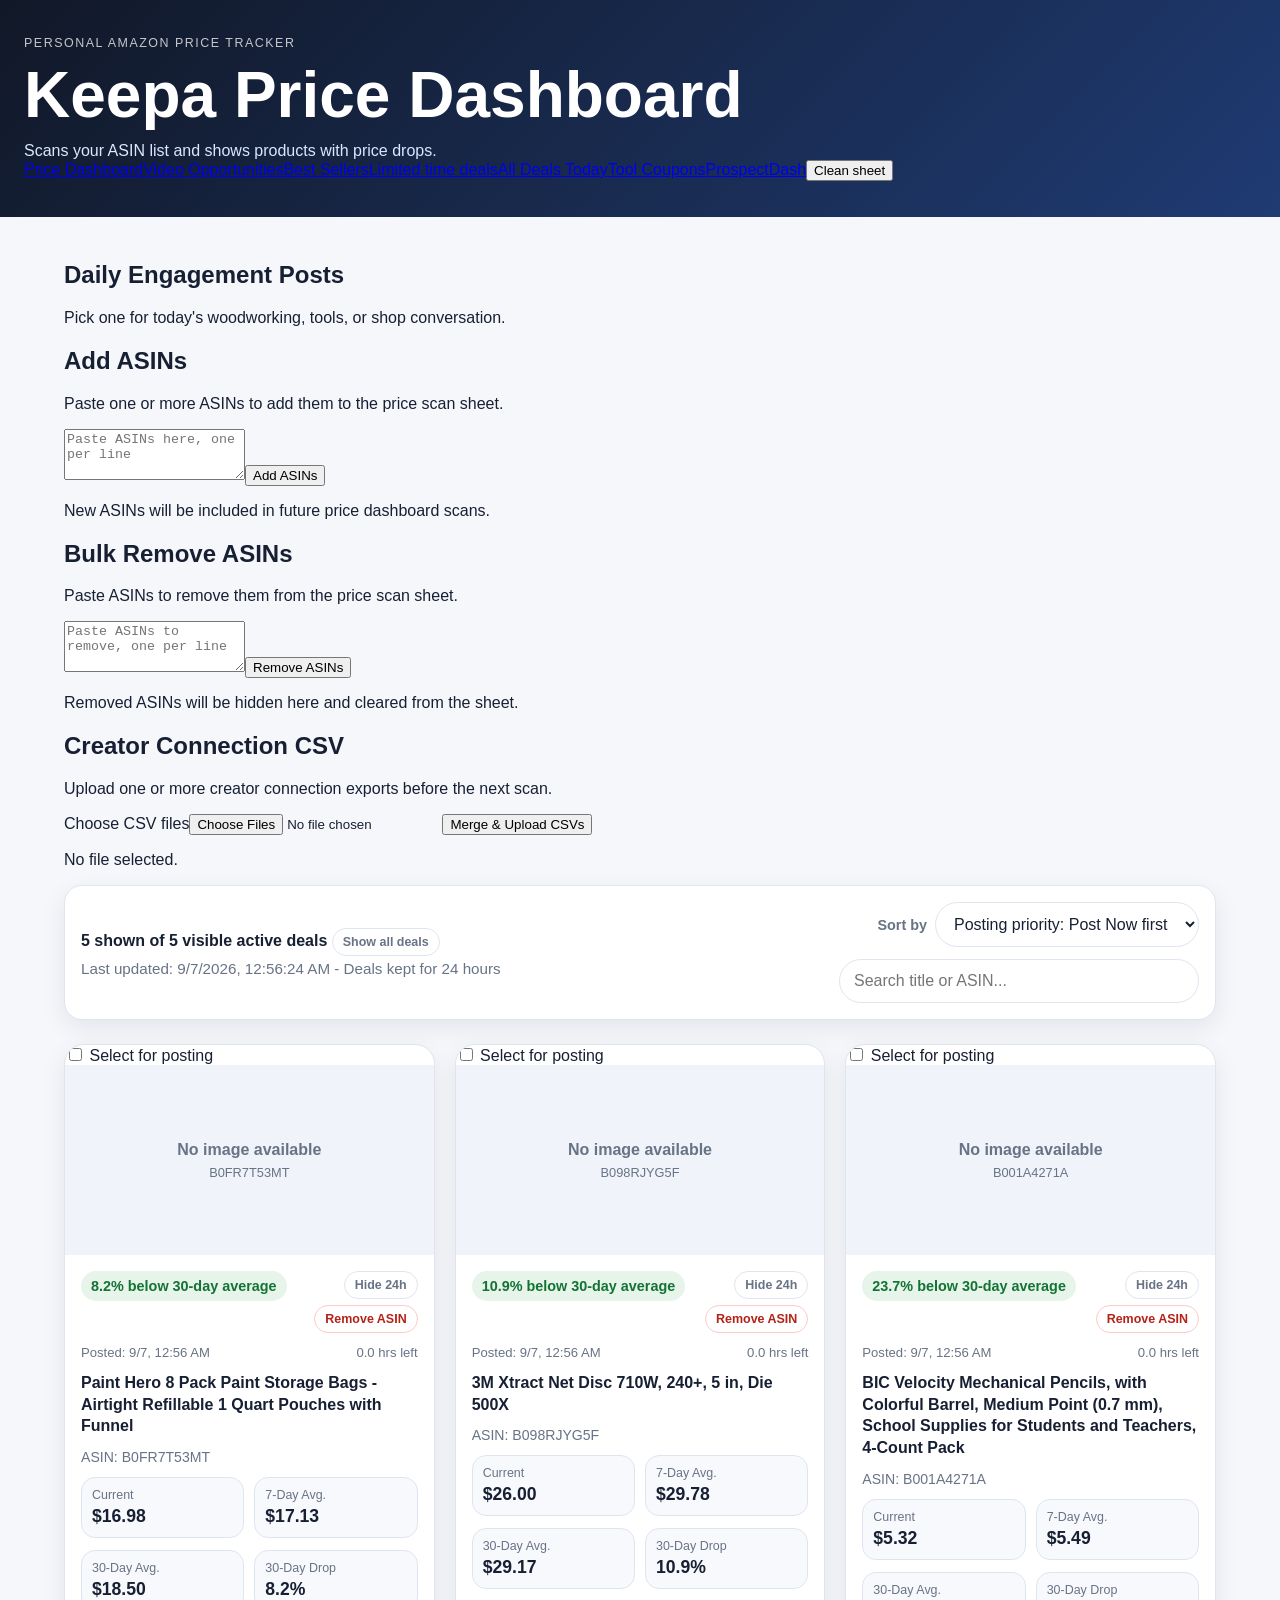
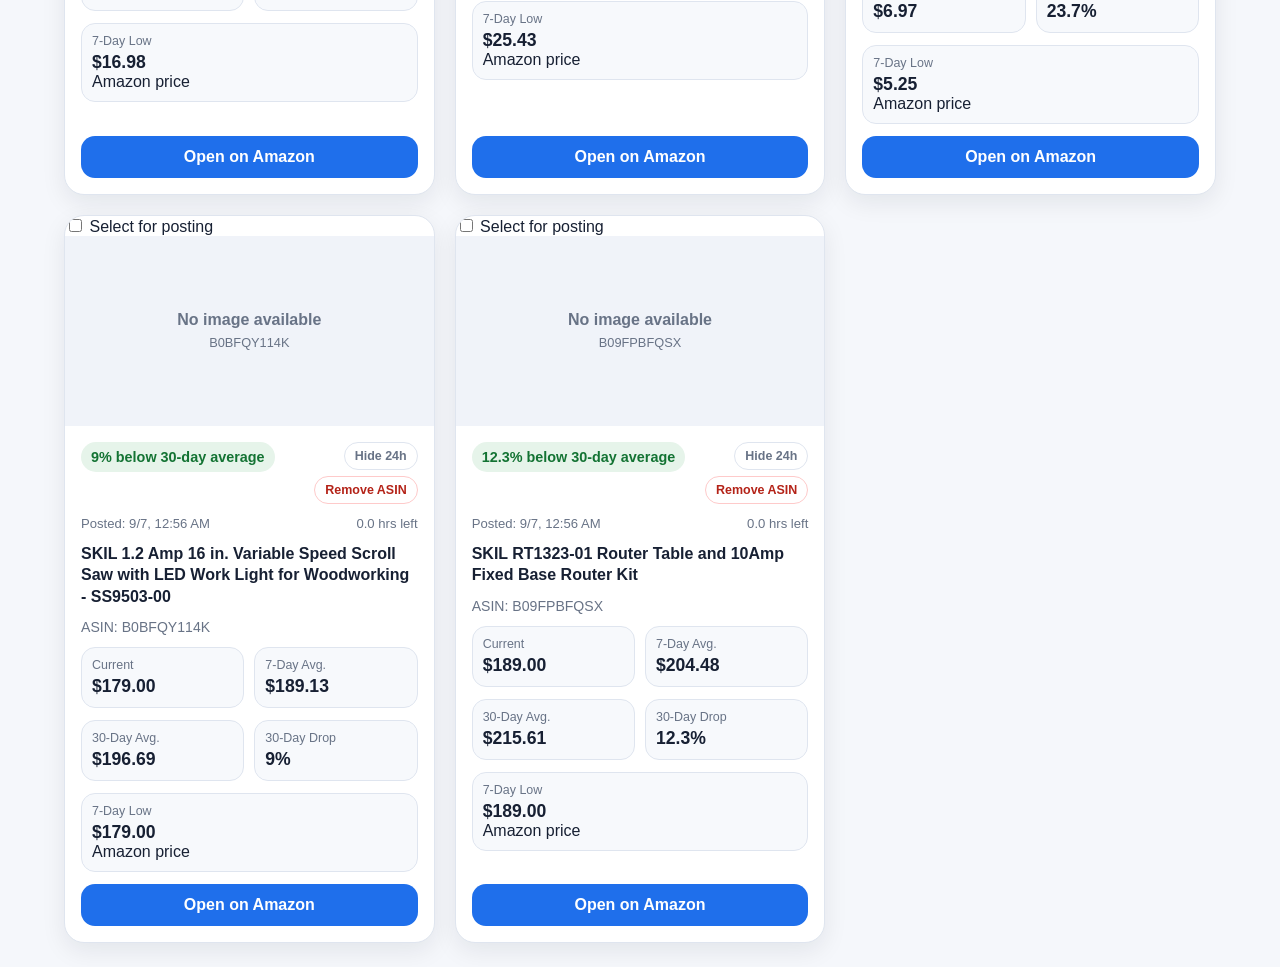
==== commit e337c371: "Add bounded Creator Connections influencer opportunity pipeline" ====
--- a/index.html
+++ b/index.html
@@ -1,48 +1 @@
-<!doctype html>
-<html lang="en">
-<head>
-  <meta charset="utf-8" />
-  <meta name="viewport" content="width=device-width, initial-scale=1" />
-  <title>Keepa Price Dashboard</title>
-  <link rel="stylesheet" href="styles.css" />
-</head>
-<body>
-  <header class="site-header">
-    <div>
-      <p class="eyebrow">Personal Amazon Price Tracker</p>
-      <h1>Keepa Price Dashboard</h1>
-      <p class="subtitle">Scans your ASIN list and shows products with price drops.</p>
-    </div>
-  </header>
-
-  <main class="container">
-    <section class="toolbar">
-      <div>
-        <strong id="dealCount">Loading deals...</strong>
-        <p id="updatedAt">Checking data file...</p>
-      </div>
-      <div class="toolbar-controls">
-        <label class="sort-control" for="sortSelect">
-          <span>Sort by</span>
-          <select id="sortSelect">
-            <option value="newest">Newest posted</option>
-            <option value="highest-drop">Highest % off</option>
-            <option value="highest-30-drop">Highest 30-day drop</option>
-            <option value="lowest-price">Lowest current price</option>
-          </select>
-        </label>
-        <input id="searchInput" type="search" placeholder="Search title or ASIN..." />
-      </div>
-    </section>
-
-    <section id="cards" class="card-grid"></section>
-
-    <section id="emptyState" class="empty" hidden>
-      <h2>No price drops found</h2>
-      <p>Add more ASINs to <code>asins.csv</code> or lower the minimum drop percent in the workflow settings.</p>
-    </section>
-  </main>
-
-  <script src="app.js?v=remove-asin-post-20260501-2"></script>
-</body>
-</html>
+<!doctype html><html lang="en"><head><meta charset="utf-8" /><meta name="viewport" content="width=device-width, initial-scale=1" /><title>Keepa Price Dashboard</title><link rel="stylesheet" href="styles.css" /><link rel="stylesheet" href="score-card.css?v=posting-priority-20260627-1" /><link rel="stylesheet" href="deal-reason-card.css?v=facebook-posts-20260609-1" /></head><body><header class="site-header"><div><p class="eyebrow">Personal Amazon Price Tracker</p><h1>Keepa Price Dashboard</h1><p class="subtitle">Scans your ASIN list and shows products with price drops.</p><nav class="page-nav" aria-label="Dashboard pages"><a class="active" href="index.html">Price Dashboard</a><a href="influencer-video-opportunities.html">Video Opportunities</a><a href="best-sellers.html">Best Sellers</a><a href="https://keepa.com/#!finder/%7B%22f%22%3A%7B%22srAvgMonth%22%3A%7B%22filterType%22%3A%22text%22%2C%22type%22%3A%22equals%22%2C%22filter%22%3A%22202512%22%7D%2C%22title%22%3A%7B%22filterType%22%3A%22text%22%2C%22type%22%3A%22contains%22%2C%22filter%22%3A%22Woodworking%22%7D%2C%22SALES_current%22%3A%7B%22filterType%22%3A%22number%22%2C%22type%22%3A%22inRange%22%2C%22filter%22%3A1%2C%22filterTo%22%3A75000%7D%2C%22rootCategory%22%3A%7B%22filterType%22%3A%22autocomplete%22%2C%22filter%22%3A%22228013%22%2C%22type%22%3A%22isOneOf%22%7D%2C%22dealType%22%3A%7B%22values%22%3A%5B%22limited_time_deal%22%5D%2C%22filterType%22%3A%22set%22%7D%2C%22productType%22%3A%7B%22values%22%3A%5B%220%22%5D%2C%22filterType%22%3A%22set%22%7D%2C%22categories_exclude%22%3A%7B%22filterType%22%3A%22autocomplete%22%2C%22filter%22%3A%22318139011%22%2C%22type%22%3A%22isOneOf%22%7D%7D%2C%22s%22%3A%5B%7B%22colId%22%3A%22lastPriceChange%22%2C%22sort%22%3A%22asc%22%7D%5D%2C%22t%22%3A%22g%22%7D" target="_blank" rel="noopener noreferrer">Limited time deals</a><a href="https://www.amazon.com/gp/goldbox/?ie=UTF8&amp;ref_=topnav_storetab_subnav_goldbox" target="_blank" rel="noopener noreferrer">All Deals Today</a><a href="https://www.amazon.com/deals?_encoding=UTF8&amp;ref_=sv_subnav_goldbox_1&amp;bubble-id=deals-collection-coupons&amp;discounts-widget=%2522%257B%255C%2522state%255C%2522%253A%257B%255C%2522refinementFilters%255C%2522%253A%257B%255C%2522reviewRating%255C%2522%253A%255B%255C%25224%255C%2522%255D%252C%255C%2522departments%255C%2522%253A%255B%255C%2522468240%252F328182011%255C%2522%255D%257D%257D%252C%255C%2522version%255C%2522%253A1%257D%2522" target="_blank" rel="noopener noreferrer">Tool Coupons</a><a href="https://mhhickma.github.io/influencer-prospects/influencer_prospects.html" target="_blank" rel="noopener noreferrer">ProspectDash</a><button class="clean-sheet nav-clean-sheet" type="button" onclick="cleanSourceSheet()">Clean sheet</button></nav></div></header><main class="container"><section class="engagement-posts"><div><h2>Daily Engagement Posts</h2><p>Pick one for today's woodworking, tools, or shop conversation.</p></div><div id="engagementPostList" class="engagement-post-list"></div></section><section class="creator-upload asin-add"><div><h2>Add ASINs</h2><p>Paste one or more ASINs to add them to the price scan sheet.</p></div><form id="asinAddForm" class="creator-upload-form"><textarea id="asinAddInput" class="asin-add-input" rows="3" placeholder="Paste ASINs here, one per line"></textarea><button class="creator-upload-button" type="submit">Add ASINs</button></form><p id="asinAddStatus" class="creator-upload-status">New ASINs will be included in future price dashboard scans.</p></section><section class="creator-upload asin-remove"><div><h2>Bulk Remove ASINs</h2><p>Paste ASINs to remove them from the price scan sheet.</p></div><form id="asinBulkRemoveForm" class="creator-upload-form"><textarea id="asinBulkRemoveInput" class="asin-add-input" rows="3" placeholder="Paste ASINs to remove, one per line"></textarea><button class="creator-upload-button remove-upload-button" type="submit">Remove ASINs</button></form><p id="asinBulkRemoveStatus" class="creator-upload-status">Removed ASINs will be hidden here and cleared from the sheet.</p></section><section class="creator-upload"><div><h2>Creator Connection CSV</h2><p>Upload one or more creator connection exports before the next scan.</p></div><form id="creatorCsvUploadForm" class="creator-upload-form"><label class="creator-file-box" for="creatorCsvFile"><span id="creatorCsvFileName">Choose CSV files</span><input id="creatorCsvFile" name="creatorCsv" type="file" accept=".csv,text/csv" multiple></label><button class="creator-upload-button" type="submit">Merge &amp; Upload CSVs</button></form><p id="creatorCsvUploadStatus" class="creator-upload-status">No file selected.</p><iframe id="creatorCsvUploadFrame" name="creatorCsvUploadFrame" title="Creator CSV upload result" hidden></iframe></section><section class="toolbar"><div><strong id="dealCount">Loading deals...</strong><p id="updatedAt">Checking data file...</p></div><div class="toolbar-controls"><label class="sort-control" for="sortSelect"><span>Sort by</span><select id="sortSelect"><option value="tier-rating" selected>Posting priority: Post Now first</option><option value="best-score">Best deal score</option><option value="creator-first">Creator campaigns first</option><option value="newest">Newest posted</option><option value="newest-checked">Newest checked</option><option value="expiring-soon">Expiring soon</option><option value="highest-drop">Highest % off</option><option value="highest-30-drop">Highest 30-day drop</option><option value="highest-dollar-drop">Biggest dollar drop</option><option value="lowest-price">Lowest current price</option><option value="highest-price">Highest current price</option><option value="title-az">Title A-Z</option><option value="asin-az">ASIN A-Z</option></select></label><input id="searchInput" type="search" placeholder="Search title or ASIN..." /></div></section><section id="selectedPostingSection" class="selected-posting" hidden><div class="selected-posting-header"><div><h2>Selected for Posting</h2><p>These cards are separated from the rest so someone else can make links, post them, then hide them.</p></div><span id="selectedPostingCount" class="selected-count">0 selected</span></div><section id="selectedCards" class="card-grid"></section></section><section id="cards" class="card-grid"></section><section id="loadMoreSection" class="load-more-section" hidden><p id="loadMoreSummary" class="load-more-summary"></p><button id="loadMoreButton" class="load-more-button" type="button">Load 50 more deals</button></section><section id="emptyState" class="empty" hidden><h2>No posting candidates found</h2><p>No current deals meet the Post Now or Review threshold.</p></section></main><script src="engagement-posts.js?v=20260711-2"></script><script src="app.js?v=influencer-20260907-bulk-remove-asins-20260827-1"></script><script src="deal-reason-card.js?v=posting-targets-20260807-1"></script><script src="score-card.js?v=deeplink-copy-20260809-1"></script><script src="score-tuning.js?v=posting-priority-20260627-1"></script><script src="price-source-card.js?v=prime-exclusive-price-20260623-1"></script><script src="sort-tier.js?v=posting-priority-20260627-1"></script><script src="creator-campaign-filter.js?v=creator-campaign-filter-20260518-1"></script><script src="facebook-post-polish.js?v=20260612-1"></script><script src="creator-upload.js"></script></body></html>
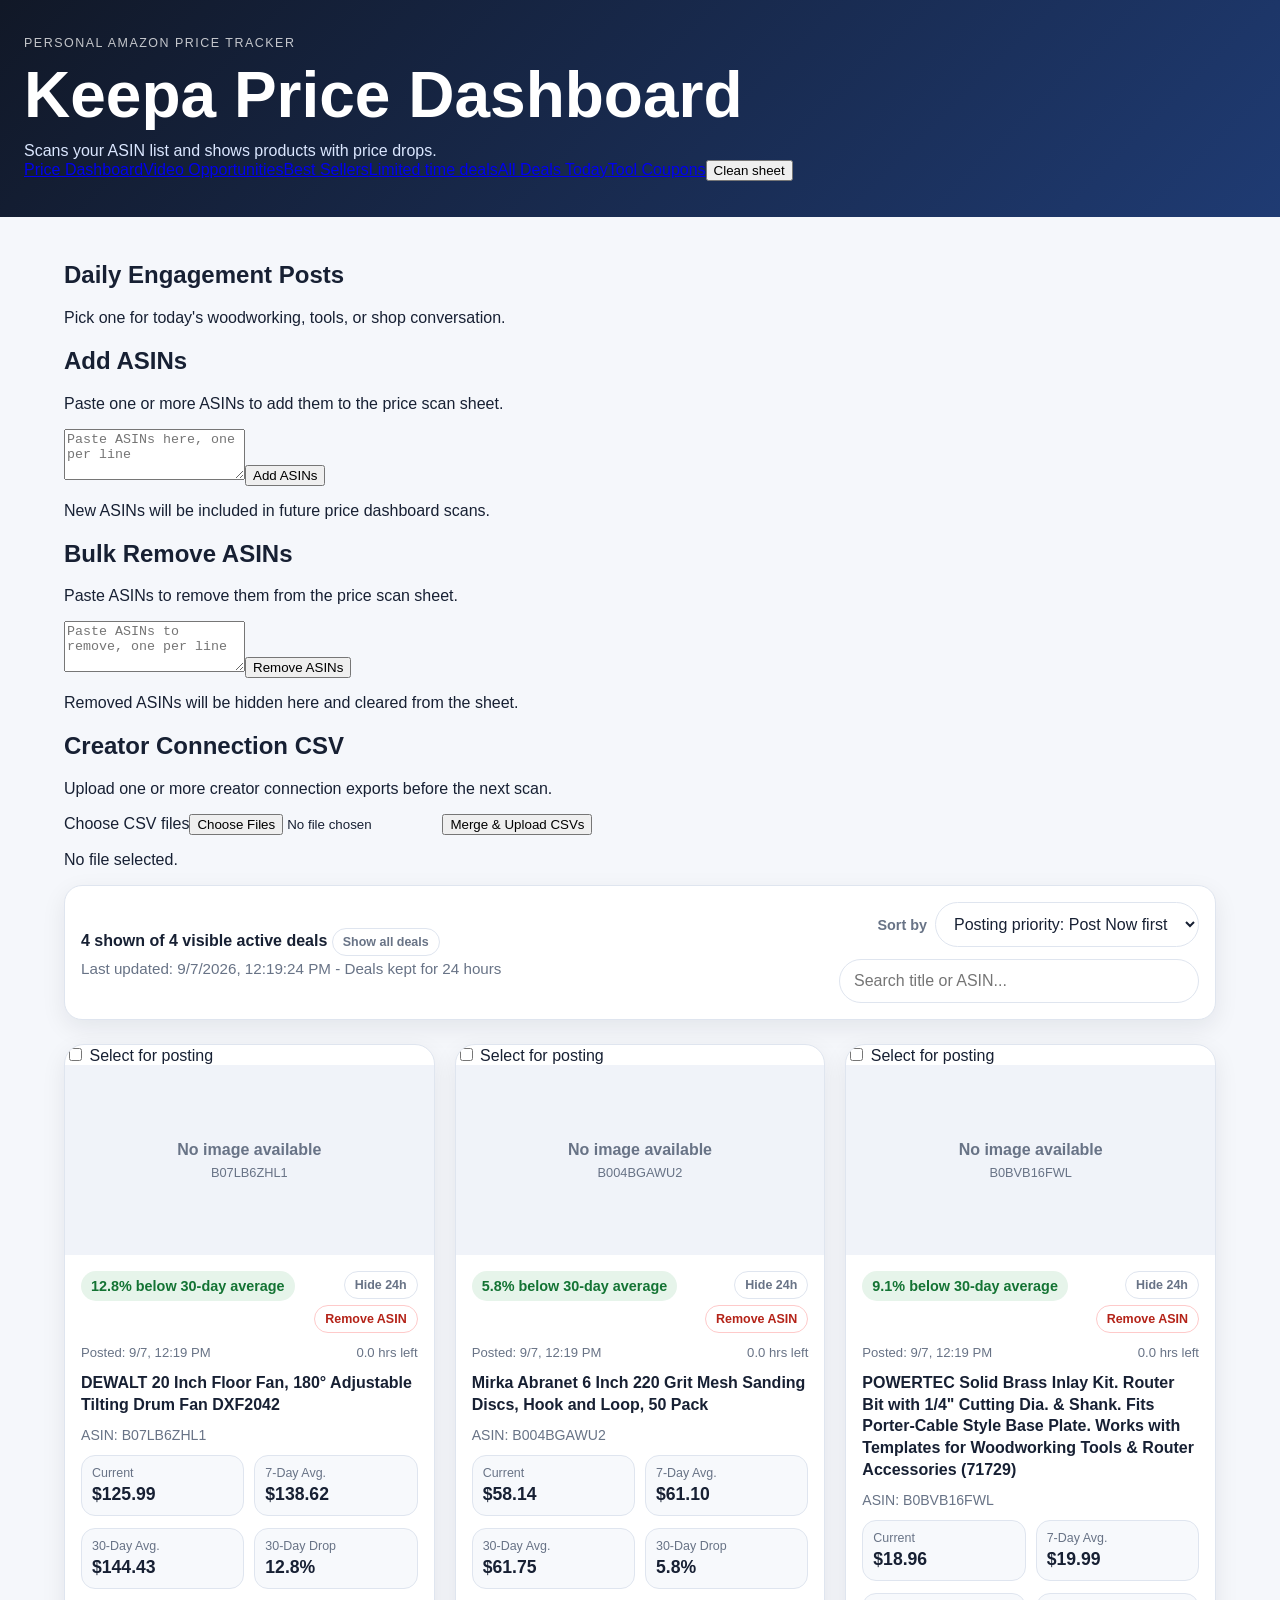
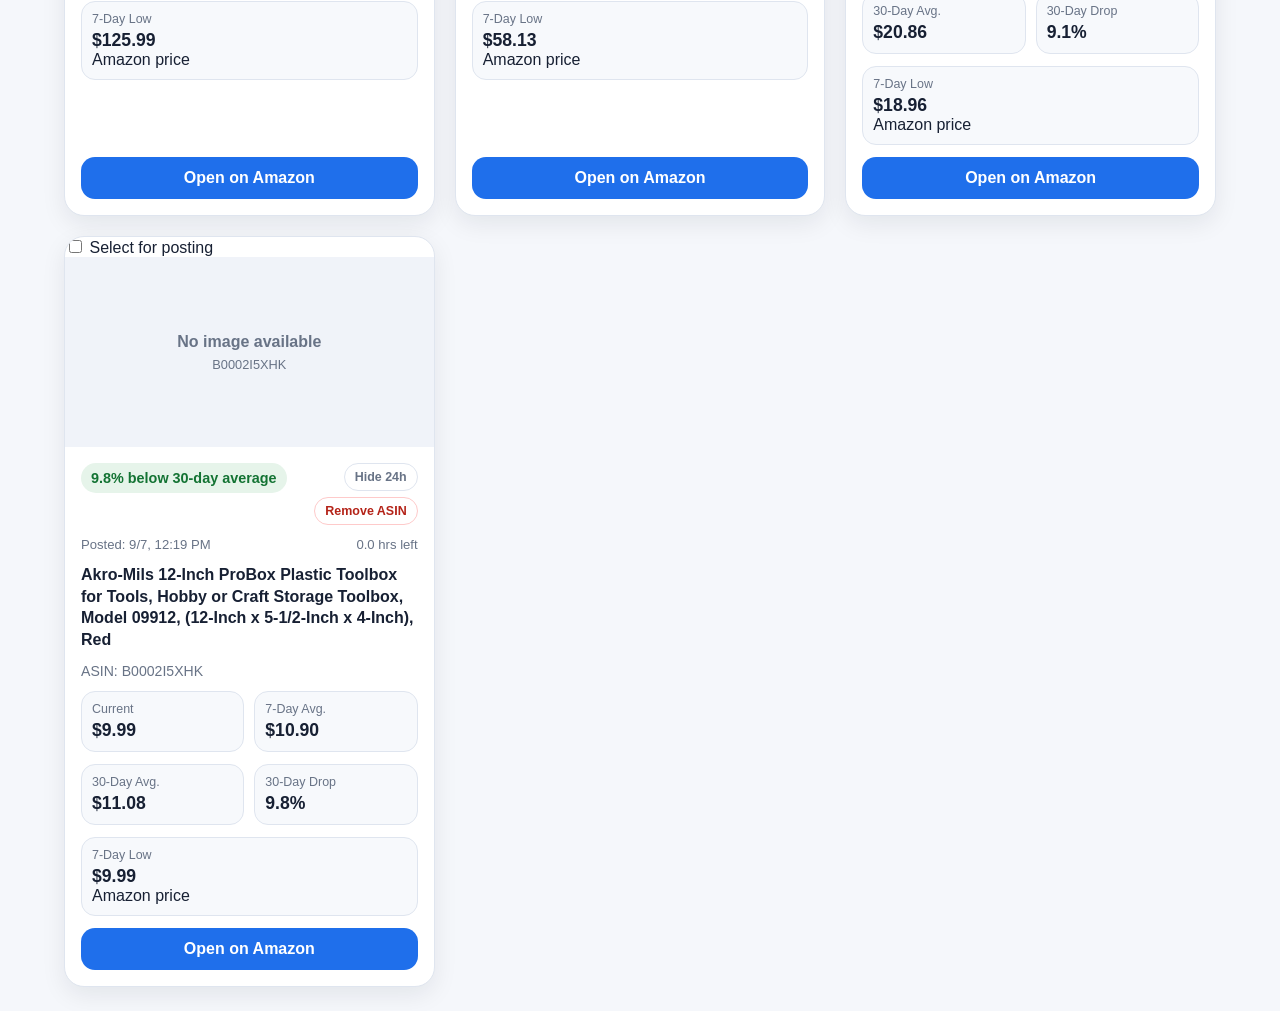
==== commit e2f40b23: "Replace ProspectDash with live video opportunities and seed matched campaigns" ====
--- a/index.html
+++ b/index.html
@@ -1 +1 @@
-<!doctype html><html lang="en"><head><meta charset="utf-8" /><meta name="viewport" content="width=device-width, initial-scale=1" /><title>Keepa Price Dashboard</title><link rel="stylesheet" href="styles.css" /><link rel="stylesheet" href="score-card.css?v=posting-priority-20260627-1" /><link rel="stylesheet" href="deal-reason-card.css?v=facebook-posts-20260609-1" /></head><body><header class="site-header"><div><p class="eyebrow">Personal Amazon Price Tracker</p><h1>Keepa Price Dashboard</h1><p class="subtitle">Scans your ASIN list and shows products with price drops.</p><nav class="page-nav" aria-label="Dashboard pages"><a class="active" href="index.html">Price Dashboard</a><a href="influencer-video-opportunities.html">Video Opportunities</a><a href="best-sellers.html">Best Sellers</a><a href="https://keepa.com/#!finder/%7B%22f%22%3A%7B%22srAvgMonth%22%3A%7B%22filterType%22%3A%22text%22%2C%22type%22%3A%22equals%22%2C%22filter%22%3A%22202512%22%7D%2C%22title%22%3A%7B%22filterType%22%3A%22text%22%2C%22type%22%3A%22contains%22%2C%22filter%22%3A%22Woodworking%22%7D%2C%22SALES_current%22%3A%7B%22filterType%22%3A%22number%22%2C%22type%22%3A%22inRange%22%2C%22filter%22%3A1%2C%22filterTo%22%3A75000%7D%2C%22rootCategory%22%3A%7B%22filterType%22%3A%22autocomplete%22%2C%22filter%22%3A%22228013%22%2C%22type%22%3A%22isOneOf%22%7D%2C%22dealType%22%3A%7B%22values%22%3A%5B%22limited_time_deal%22%5D%2C%22filterType%22%3A%22set%22%7D%2C%22productType%22%3A%7B%22values%22%3A%5B%220%22%5D%2C%22filterType%22%3A%22set%22%7D%2C%22categories_exclude%22%3A%7B%22filterType%22%3A%22autocomplete%22%2C%22filter%22%3A%22318139011%22%2C%22type%22%3A%22isOneOf%22%7D%7D%2C%22s%22%3A%5B%7B%22colId%22%3A%22lastPriceChange%22%2C%22sort%22%3A%22asc%22%7D%5D%2C%22t%22%3A%22g%22%7D" target="_blank" rel="noopener noreferrer">Limited time deals</a><a href="https://www.amazon.com/gp/goldbox/?ie=UTF8&amp;ref_=topnav_storetab_subnav_goldbox" target="_blank" rel="noopener noreferrer">All Deals Today</a><a href="https://www.amazon.com/deals?_encoding=UTF8&amp;ref_=sv_subnav_goldbox_1&amp;bubble-id=deals-collection-coupons&amp;discounts-widget=%2522%257B%255C%2522state%255C%2522%253A%257B%255C%2522refinementFilters%255C%2522%253A%257B%255C%2522reviewRating%255C%2522%253A%255B%255C%25224%255C%2522%255D%252C%255C%2522departments%255C%2522%253A%255B%255C%2522468240%252F328182011%255C%2522%255D%257D%257D%252C%255C%2522version%255C%2522%253A1%257D%2522" target="_blank" rel="noopener noreferrer">Tool Coupons</a><a href="https://mhhickma.github.io/influencer-prospects/influencer_prospects.html" target="_blank" rel="noopener noreferrer">ProspectDash</a><button class="clean-sheet nav-clean-sheet" type="button" onclick="cleanSourceSheet()">Clean sheet</button></nav></div></header><main class="container"><section class="engagement-posts"><div><h2>Daily Engagement Posts</h2><p>Pick one for today's woodworking, tools, or shop conversation.</p></div><div id="engagementPostList" class="engagement-post-list"></div></section><section class="creator-upload asin-add"><div><h2>Add ASINs</h2><p>Paste one or more ASINs to add them to the price scan sheet.</p></div><form id="asinAddForm" class="creator-upload-form"><textarea id="asinAddInput" class="asin-add-input" rows="3" placeholder="Paste ASINs here, one per line"></textarea><button class="creator-upload-button" type="submit">Add ASINs</button></form><p id="asinAddStatus" class="creator-upload-status">New ASINs will be included in future price dashboard scans.</p></section><section class="creator-upload asin-remove"><div><h2>Bulk Remove ASINs</h2><p>Paste ASINs to remove them from the price scan sheet.</p></div><form id="asinBulkRemoveForm" class="creator-upload-form"><textarea id="asinBulkRemoveInput" class="asin-add-input" rows="3" placeholder="Paste ASINs to remove, one per line"></textarea><button class="creator-upload-button remove-upload-button" type="submit">Remove ASINs</button></form><p id="asinBulkRemoveStatus" class="creator-upload-status">Removed ASINs will be hidden here and cleared from the sheet.</p></section><section class="creator-upload"><div><h2>Creator Connection CSV</h2><p>Upload one or more creator connection exports before the next scan.</p></div><form id="creatorCsvUploadForm" class="creator-upload-form"><label class="creator-file-box" for="creatorCsvFile"><span id="creatorCsvFileName">Choose CSV files</span><input id="creatorCsvFile" name="creatorCsv" type="file" accept=".csv,text/csv" multiple></label><button class="creator-upload-button" type="submit">Merge &amp; Upload CSVs</button></form><p id="creatorCsvUploadStatus" class="creator-upload-status">No file selected.</p><iframe id="creatorCsvUploadFrame" name="creatorCsvUploadFrame" title="Creator CSV upload result" hidden></iframe></section><section class="toolbar"><div><strong id="dealCount">Loading deals...</strong><p id="updatedAt">Checking data file...</p></div><div class="toolbar-controls"><label class="sort-control" for="sortSelect"><span>Sort by</span><select id="sortSelect"><option value="tier-rating" selected>Posting priority: Post Now first</option><option value="best-score">Best deal score</option><option value="creator-first">Creator campaigns first</option><option value="newest">Newest posted</option><option value="newest-checked">Newest checked</option><option value="expiring-soon">Expiring soon</option><option value="highest-drop">Highest % off</option><option value="highest-30-drop">Highest 30-day drop</option><option value="highest-dollar-drop">Biggest dollar drop</option><option value="lowest-price">Lowest current price</option><option value="highest-price">Highest current price</option><option value="title-az">Title A-Z</option><option value="asin-az">ASIN A-Z</option></select></label><input id="searchInput" type="search" placeholder="Search title or ASIN..." /></div></section><section id="selectedPostingSection" class="selected-posting" hidden><div class="selected-posting-header"><div><h2>Selected for Posting</h2><p>These cards are separated from the rest so someone else can make links, post them, then hide them.</p></div><span id="selectedPostingCount" class="selected-count">0 selected</span></div><section id="selectedCards" class="card-grid"></section></section><section id="cards" class="card-grid"></section><section id="loadMoreSection" class="load-more-section" hidden><p id="loadMoreSummary" class="load-more-summary"></p><button id="loadMoreButton" class="load-more-button" type="button">Load 50 more deals</button></section><section id="emptyState" class="empty" hidden><h2>No posting candidates found</h2><p>No current deals meet the Post Now or Review threshold.</p></section></main><script src="engagement-posts.js?v=20260711-2"></script><script src="app.js?v=influencer-20260907-bulk-remove-asins-20260827-1"></script><script src="deal-reason-card.js?v=posting-targets-20260807-1"></script><script src="score-card.js?v=deeplink-copy-20260809-1"></script><script src="score-tuning.js?v=posting-priority-20260627-1"></script><script src="price-source-card.js?v=prime-exclusive-price-20260623-1"></script><script src="sort-tier.js?v=posting-priority-20260627-1"></script><script src="creator-campaign-filter.js?v=creator-campaign-filter-20260518-1"></script><script src="facebook-post-polish.js?v=20260612-1"></script><script src="creator-upload.js"></script></body></html>
+<!doctype html><html lang="en"><head><meta charset="utf-8" /><meta name="viewport" content="width=device-width, initial-scale=1" /><title>Keepa Price Dashboard</title><link rel="stylesheet" href="styles.css" /><link rel="stylesheet" href="score-card.css?v=posting-priority-20260627-1" /><link rel="stylesheet" href="deal-reason-card.css?v=facebook-posts-20260609-1" /></head><body><header class="site-header"><div><p class="eyebrow">Personal Amazon Price Tracker</p><h1>Keepa Price Dashboard</h1><p class="subtitle">Scans your ASIN list and shows products with price drops.</p><nav class="page-nav" aria-label="Dashboard pages"><a class="active" href="index.html">Price Dashboard</a><a href="influencer-video-opportunities.html">Video Opportunities</a><a href="best-sellers.html">Best Sellers</a><a href="https://keepa.com/#!finder/%7B%22f%22%3A%7B%22srAvgMonth%22%3A%7B%22filterType%22%3A%22text%22%2C%22type%22%3A%22equals%22%2C%22filter%22%3A%22202512%22%7D%2C%22title%22%3A%7B%22filterType%22%3A%22text%22%2C%22type%22%3A%22contains%22%2C%22filter%22%3A%22Woodworking%22%7D%2C%22SALES_current%22%3A%7B%22filterType%22%3A%22number%22%2C%22type%22%3A%22inRange%22%2C%22filter%22%3A1%2C%22filterTo%22%3A75000%7D%2C%22rootCategory%22%3A%7B%22filterType%22%3A%22autocomplete%22%2C%22filter%22%3A%22228013%22%2C%22type%22%3A%22isOneOf%22%7D%2C%22dealType%22%3A%7B%22values%22%3A%5B%22limited_time_deal%22%5D%2C%22filterType%22%3A%22set%22%7D%2C%22productType%22%3A%7B%22values%22%3A%5B%220%22%5D%2C%22filterType%22%3A%22set%22%7D%2C%22categories_exclude%22%3A%7B%22filterType%22%3A%22autocomplete%22%2C%22filter%22%3A%22318139011%22%2C%22type%22%3A%22isOneOf%22%7D%7D%2C%22s%22%3A%5B%7B%22colId%22%3A%22lastPriceChange%22%2C%22sort%22%3A%22asc%22%7D%5D%2C%22t%22%3A%22g%22%7D" target="_blank" rel="noopener noreferrer">Limited time deals</a><a href="https://www.amazon.com/gp/goldbox/?ie=UTF8&amp;ref_=topnav_storetab_subnav_goldbox" target="_blank" rel="noopener noreferrer">All Deals Today</a><a href="https://www.amazon.com/deals?_encoding=UTF8&amp;ref_=sv_subnav_goldbox_1&amp;bubble-id=deals-collection-coupons&amp;discounts-widget=%2522%257B%255C%2522state%255C%2522%253A%257B%255C%2522refinementFilters%255C%2522%253A%257B%255C%2522reviewRating%255C%2522%253A%255B%255C%25224%255C%2522%255D%252C%255C%2522departments%255C%2522%253A%255B%255C%2522468240%252F328182011%255C%2522%255D%257D%257D%252C%255C%2522version%255C%2522%253A1%257D%2522" target="_blank" rel="noopener noreferrer">Tool Coupons</a><button class="clean-sheet nav-clean-sheet" type="button" onclick="cleanSourceSheet()">Clean sheet</button></nav></div></header><main class="container"><section class="engagement-posts"><div><h2>Daily Engagement Posts</h2><p>Pick one for today's woodworking, tools, or shop conversation.</p></div><div id="engagementPostList" class="engagement-post-list"></div></section><section class="creator-upload asin-add"><div><h2>Add ASINs</h2><p>Paste one or more ASINs to add them to the price scan sheet.</p></div><form id="asinAddForm" class="creator-upload-form"><textarea id="asinAddInput" class="asin-add-input" rows="3" placeholder="Paste ASINs here, one per line"></textarea><button class="creator-upload-button" type="submit">Add ASINs</button></form><p id="asinAddStatus" class="creator-upload-status">New ASINs will be included in future price dashboard scans.</p></section><section class="creator-upload asin-remove"><div><h2>Bulk Remove ASINs</h2><p>Paste ASINs to remove them from the price scan sheet.</p></div><form id="asinBulkRemoveForm" class="creator-upload-form"><textarea id="asinBulkRemoveInput" class="asin-add-input" rows="3" placeholder="Paste ASINs to remove, one per line"></textarea><button class="creator-upload-button remove-upload-button" type="submit">Remove ASINs</button></form><p id="asinBulkRemoveStatus" class="creator-upload-status">Removed ASINs will be hidden here and cleared from the sheet.</p></section><section class="creator-upload"><div><h2>Creator Connection CSV</h2><p>Upload one or more creator connection exports before the next scan.</p></div><form id="creatorCsvUploadForm" class="creator-upload-form"><label class="creator-file-box" for="creatorCsvFile"><span id="creatorCsvFileName">Choose CSV files</span><input id="creatorCsvFile" name="creatorCsv" type="file" accept=".csv,text/csv" multiple></label><button class="creator-upload-button" type="submit">Merge &amp; Upload CSVs</button></form><p id="creatorCsvUploadStatus" class="creator-upload-status">No file selected.</p><iframe id="creatorCsvUploadFrame" name="creatorCsvUploadFrame" title="Creator CSV upload result" hidden></iframe></section><section class="toolbar"><div><strong id="dealCount">Loading deals...</strong><p id="updatedAt">Checking data file...</p></div><div class="toolbar-controls"><label class="sort-control" for="sortSelect"><span>Sort by</span><select id="sortSelect"><option value="tier-rating" selected>Posting priority: Post Now first</option><option value="best-score">Best deal score</option><option value="creator-first">Creator campaigns first</option><option value="newest">Newest posted</option><option value="newest-checked">Newest checked</option><option value="expiring-soon">Expiring soon</option><option value="highest-drop">Highest % off</option><option value="highest-30-drop">Highest 30-day drop</option><option value="highest-dollar-drop">Biggest dollar drop</option><option value="lowest-price">Lowest current price</option><option value="highest-price">Highest current price</option><option value="title-az">Title A-Z</option><option value="asin-az">ASIN A-Z</option></select></label><input id="searchInput" type="search" placeholder="Search title or ASIN..." /></div></section><section id="selectedPostingSection" class="selected-posting" hidden><div class="selected-posting-header"><div><h2>Selected for Posting</h2><p>These cards are separated from the rest so someone else can make links, post them, then hide them.</p></div><span id="selectedPostingCount" class="selected-count">0 selected</span></div><section id="selectedCards" class="card-grid"></section></section><section id="cards" class="card-grid"></section><section id="loadMoreSection" class="load-more-section" hidden><p id="loadMoreSummary" class="load-more-summary"></p><button id="loadMoreButton" class="load-more-button" type="button">Load 50 more deals</button></section><section id="emptyState" class="empty" hidden><h2>No posting candidates found</h2><p>No current deals meet the Post Now or Review threshold.</p></section></main><script src="engagement-posts.js?v=20260711-2"></script><script src="app.js?v=influencer-20260907-bulk-remove-asins-20260827-1"></script><script src="deal-reason-card.js?v=posting-targets-20260807-1"></script><script src="score-card.js?v=deeplink-copy-20260809-1"></script><script src="score-tuning.js?v=posting-priority-20260627-1"></script><script src="price-source-card.js?v=prime-exclusive-price-20260623-1"></script><script src="sort-tier.js?v=posting-priority-20260627-1"></script><script src="creator-campaign-filter.js?v=creator-campaign-filter-20260518-1"></script><script src="facebook-post-polish.js?v=20260612-1"></script><script src="creator-upload.js"></script></body></html>
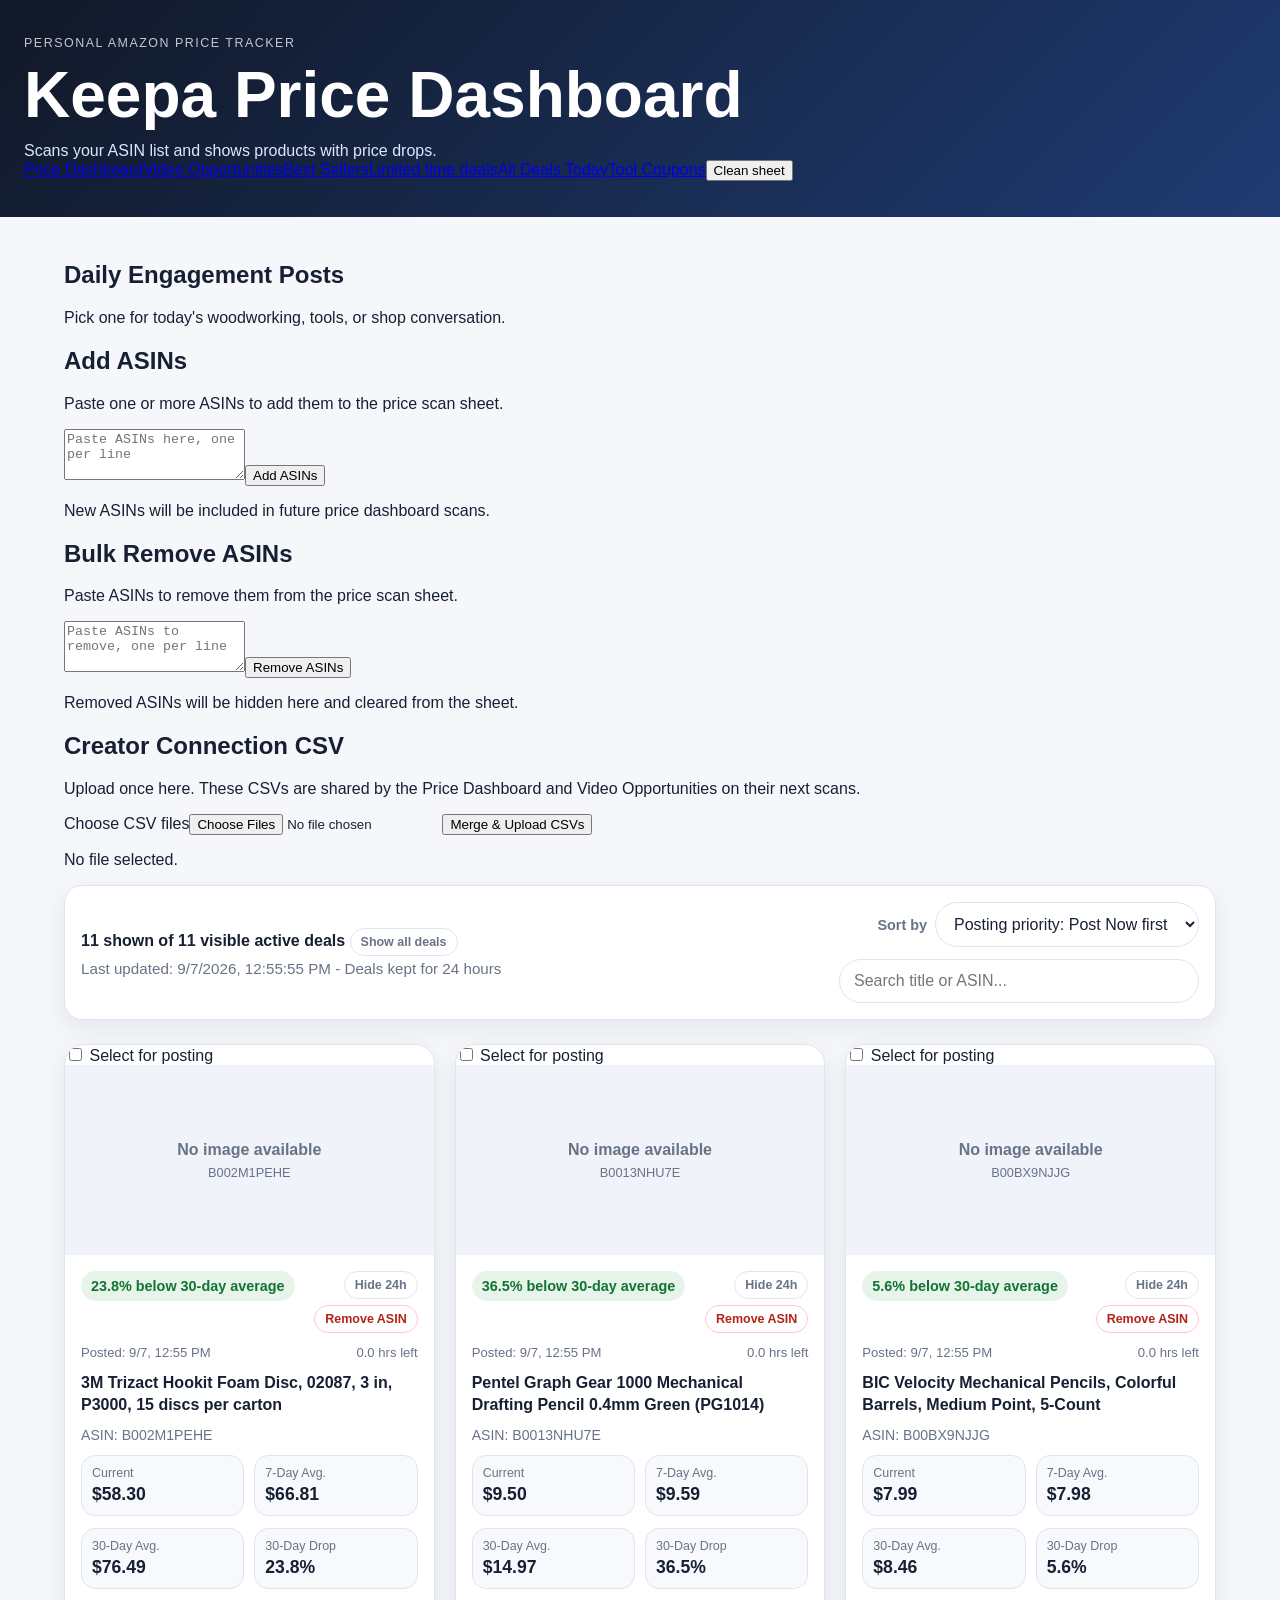
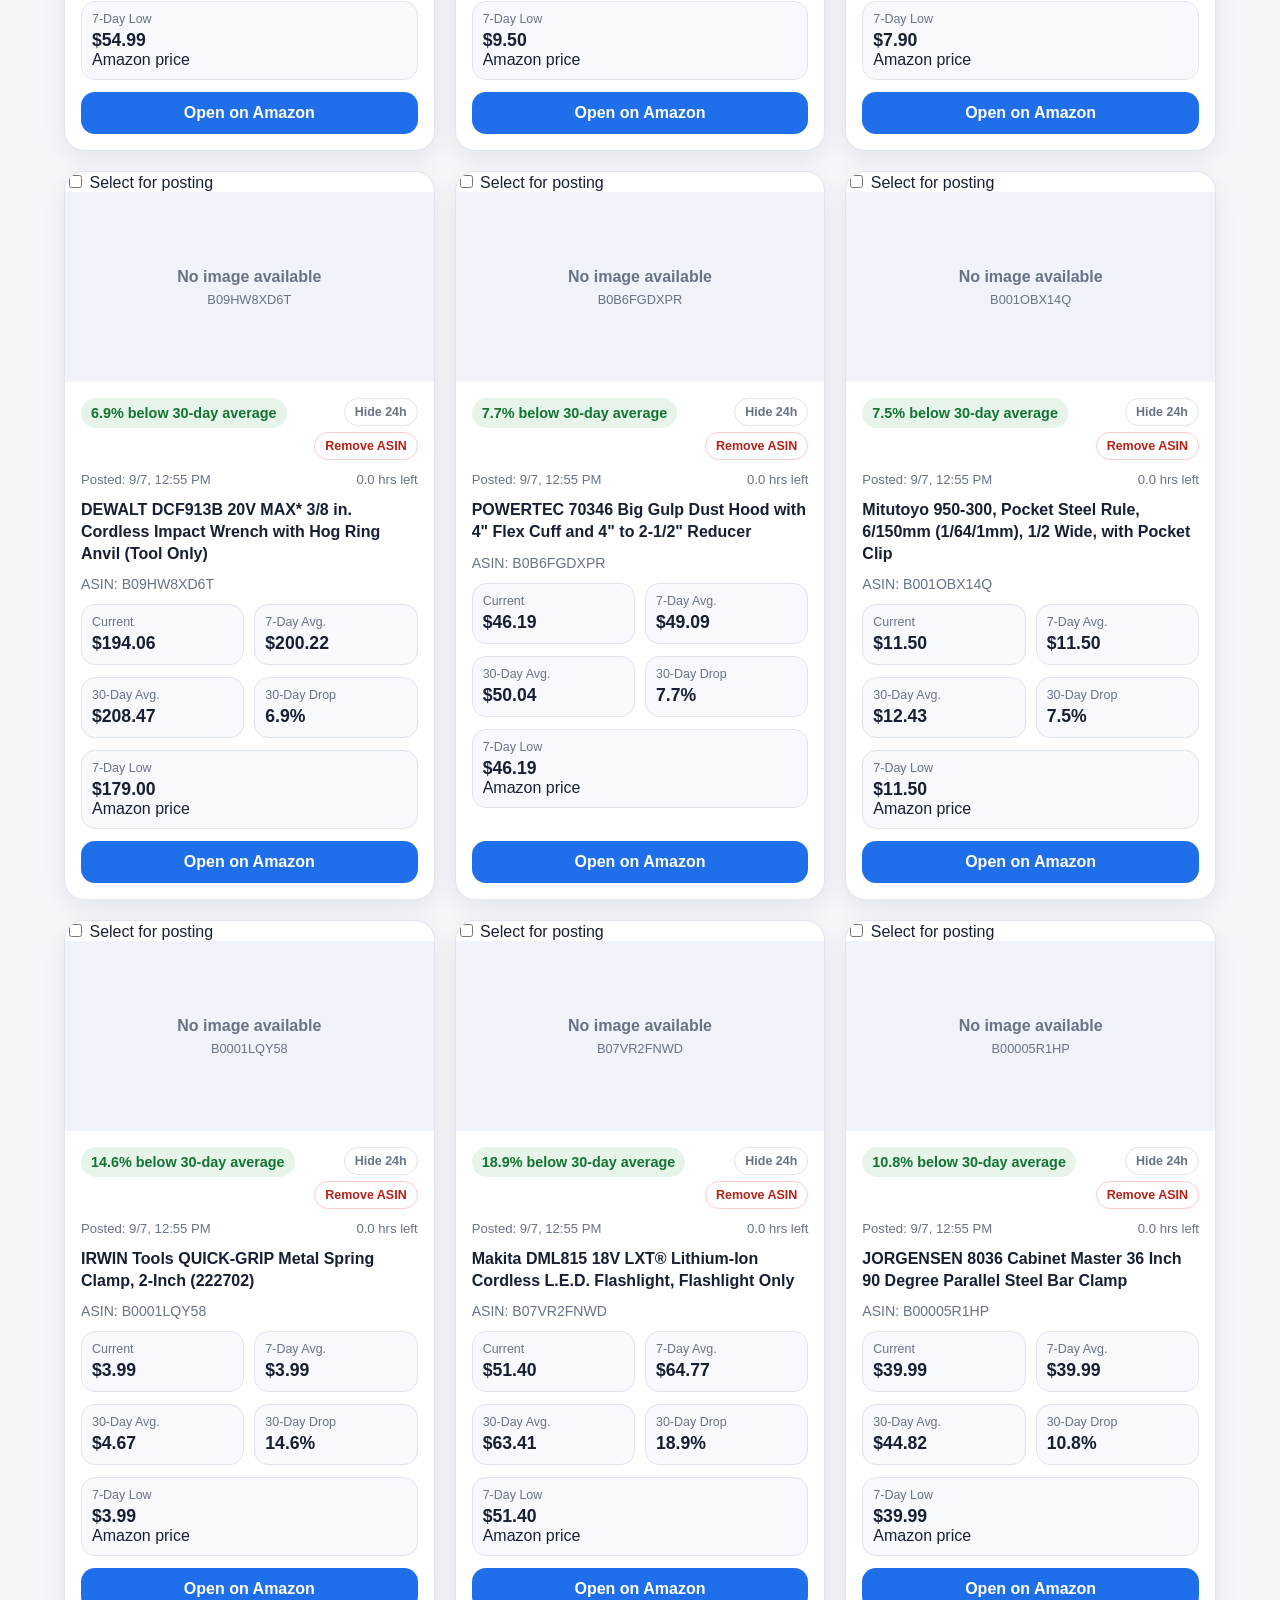
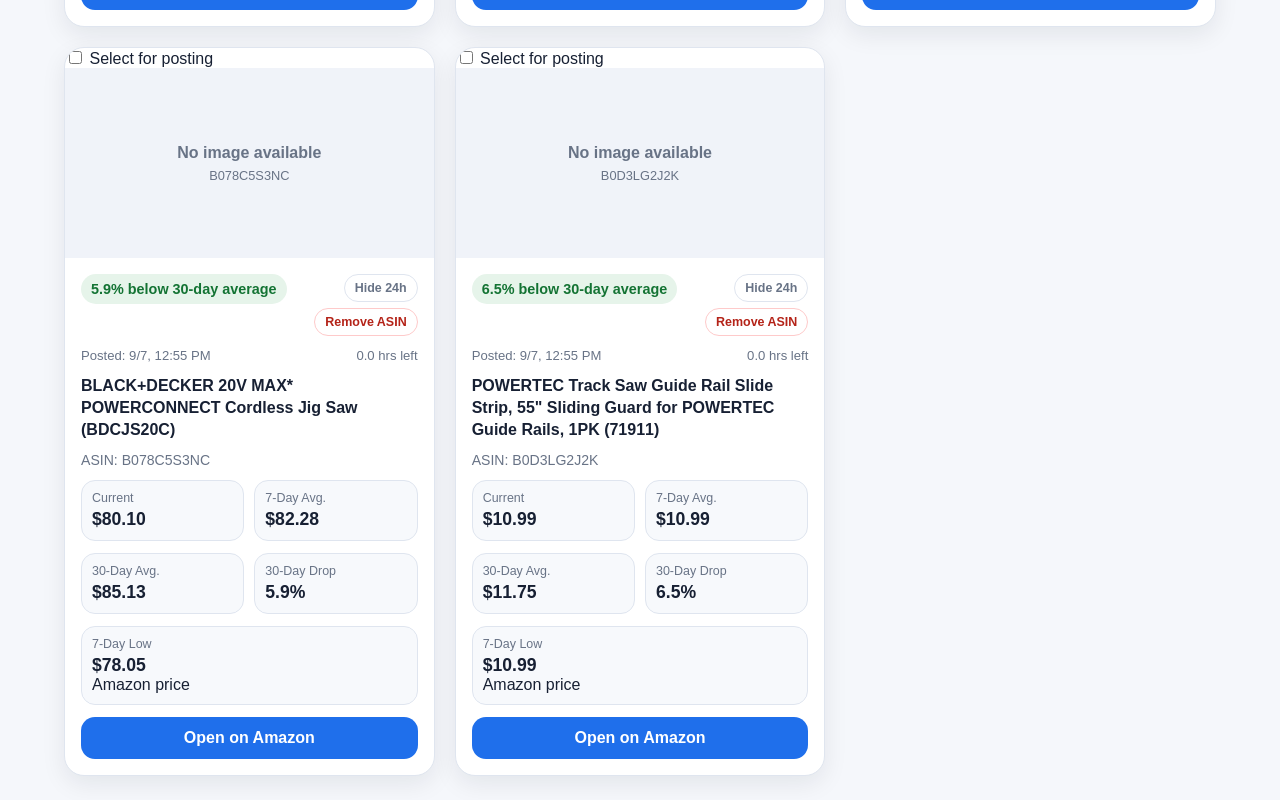
==== commit 7764668d: "Share all uploaded campaign CSVs across price and video scans" ====
--- a/index.html
+++ b/index.html
@@ -1 +1 @@
-<!doctype html><html lang="en"><head><meta charset="utf-8" /><meta name="viewport" content="width=device-width, initial-scale=1" /><title>Keepa Price Dashboard</title><link rel="stylesheet" href="styles.css" /><link rel="stylesheet" href="score-card.css?v=posting-priority-20260627-1" /><link rel="stylesheet" href="deal-reason-card.css?v=facebook-posts-20260609-1" /></head><body><header class="site-header"><div><p class="eyebrow">Personal Amazon Price Tracker</p><h1>Keepa Price Dashboard</h1><p class="subtitle">Scans your ASIN list and shows products with price drops.</p><nav class="page-nav" aria-label="Dashboard pages"><a class="active" href="index.html">Price Dashboard</a><a href="influencer-video-opportunities.html">Video Opportunities</a><a href="best-sellers.html">Best Sellers</a><a href="https://keepa.com/#!finder/%7B%22f%22%3A%7B%22srAvgMonth%22%3A%7B%22filterType%22%3A%22text%22%2C%22type%22%3A%22equals%22%2C%22filter%22%3A%22202512%22%7D%2C%22title%22%3A%7B%22filterType%22%3A%22text%22%2C%22type%22%3A%22contains%22%2C%22filter%22%3A%22Woodworking%22%7D%2C%22SALES_current%22%3A%7B%22filterType%22%3A%22number%22%2C%22type%22%3A%22inRange%22%2C%22filter%22%3A1%2C%22filterTo%22%3A75000%7D%2C%22rootCategory%22%3A%7B%22filterType%22%3A%22autocomplete%22%2C%22filter%22%3A%22228013%22%2C%22type%22%3A%22isOneOf%22%7D%2C%22dealType%22%3A%7B%22values%22%3A%5B%22limited_time_deal%22%5D%2C%22filterType%22%3A%22set%22%7D%2C%22productType%22%3A%7B%22values%22%3A%5B%220%22%5D%2C%22filterType%22%3A%22set%22%7D%2C%22categories_exclude%22%3A%7B%22filterType%22%3A%22autocomplete%22%2C%22filter%22%3A%22318139011%22%2C%22type%22%3A%22isOneOf%22%7D%7D%2C%22s%22%3A%5B%7B%22colId%22%3A%22lastPriceChange%22%2C%22sort%22%3A%22asc%22%7D%5D%2C%22t%22%3A%22g%22%7D" target="_blank" rel="noopener noreferrer">Limited time deals</a><a href="https://www.amazon.com/gp/goldbox/?ie=UTF8&amp;ref_=topnav_storetab_subnav_goldbox" target="_blank" rel="noopener noreferrer">All Deals Today</a><a href="https://www.amazon.com/deals?_encoding=UTF8&amp;ref_=sv_subnav_goldbox_1&amp;bubble-id=deals-collection-coupons&amp;discounts-widget=%2522%257B%255C%2522state%255C%2522%253A%257B%255C%2522refinementFilters%255C%2522%253A%257B%255C%2522reviewRating%255C%2522%253A%255B%255C%25224%255C%2522%255D%252C%255C%2522departments%255C%2522%253A%255B%255C%2522468240%252F328182011%255C%2522%255D%257D%257D%252C%255C%2522version%255C%2522%253A1%257D%2522" target="_blank" rel="noopener noreferrer">Tool Coupons</a><button class="clean-sheet nav-clean-sheet" type="button" onclick="cleanSourceSheet()">Clean sheet</button></nav></div></header><main class="container"><section class="engagement-posts"><div><h2>Daily Engagement Posts</h2><p>Pick one for today's woodworking, tools, or shop conversation.</p></div><div id="engagementPostList" class="engagement-post-list"></div></section><section class="creator-upload asin-add"><div><h2>Add ASINs</h2><p>Paste one or more ASINs to add them to the price scan sheet.</p></div><form id="asinAddForm" class="creator-upload-form"><textarea id="asinAddInput" class="asin-add-input" rows="3" placeholder="Paste ASINs here, one per line"></textarea><button class="creator-upload-button" type="submit">Add ASINs</button></form><p id="asinAddStatus" class="creator-upload-status">New ASINs will be included in future price dashboard scans.</p></section><section class="creator-upload asin-remove"><div><h2>Bulk Remove ASINs</h2><p>Paste ASINs to remove them from the price scan sheet.</p></div><form id="asinBulkRemoveForm" class="creator-upload-form"><textarea id="asinBulkRemoveInput" class="asin-add-input" rows="3" placeholder="Paste ASINs to remove, one per line"></textarea><button class="creator-upload-button remove-upload-button" type="submit">Remove ASINs</button></form><p id="asinBulkRemoveStatus" class="creator-upload-status">Removed ASINs will be hidden here and cleared from the sheet.</p></section><section class="creator-upload"><div><h2>Creator Connection CSV</h2><p>Upload one or more creator connection exports before the next scan.</p></div><form id="creatorCsvUploadForm" class="creator-upload-form"><label class="creator-file-box" for="creatorCsvFile"><span id="creatorCsvFileName">Choose CSV files</span><input id="creatorCsvFile" name="creatorCsv" type="file" accept=".csv,text/csv" multiple></label><button class="creator-upload-button" type="submit">Merge &amp; Upload CSVs</button></form><p id="creatorCsvUploadStatus" class="creator-upload-status">No file selected.</p><iframe id="creatorCsvUploadFrame" name="creatorCsvUploadFrame" title="Creator CSV upload result" hidden></iframe></section><section class="toolbar"><div><strong id="dealCount">Loading deals...</strong><p id="updatedAt">Checking data file...</p></div><div class="toolbar-controls"><label class="sort-control" for="sortSelect"><span>Sort by</span><select id="sortSelect"><option value="tier-rating" selected>Posting priority: Post Now first</option><option value="best-score">Best deal score</option><option value="creator-first">Creator campaigns first</option><option value="newest">Newest posted</option><option value="newest-checked">Newest checked</option><option value="expiring-soon">Expiring soon</option><option value="highest-drop">Highest % off</option><option value="highest-30-drop">Highest 30-day drop</option><option value="highest-dollar-drop">Biggest dollar drop</option><option value="lowest-price">Lowest current price</option><option value="highest-price">Highest current price</option><option value="title-az">Title A-Z</option><option value="asin-az">ASIN A-Z</option></select></label><input id="searchInput" type="search" placeholder="Search title or ASIN..." /></div></section><section id="selectedPostingSection" class="selected-posting" hidden><div class="selected-posting-header"><div><h2>Selected for Posting</h2><p>These cards are separated from the rest so someone else can make links, post them, then hide them.</p></div><span id="selectedPostingCount" class="selected-count">0 selected</span></div><section id="selectedCards" class="card-grid"></section></section><section id="cards" class="card-grid"></section><section id="loadMoreSection" class="load-more-section" hidden><p id="loadMoreSummary" class="load-more-summary"></p><button id="loadMoreButton" class="load-more-button" type="button">Load 50 more deals</button></section><section id="emptyState" class="empty" hidden><h2>No posting candidates found</h2><p>No current deals meet the Post Now or Review threshold.</p></section></main><script src="engagement-posts.js?v=20260711-2"></script><script src="app.js?v=influencer-20260907-bulk-remove-asins-20260827-1"></script><script src="deal-reason-card.js?v=posting-targets-20260807-1"></script><script src="score-card.js?v=deeplink-copy-20260809-1"></script><script src="score-tuning.js?v=posting-priority-20260627-1"></script><script src="price-source-card.js?v=prime-exclusive-price-20260623-1"></script><script src="sort-tier.js?v=posting-priority-20260627-1"></script><script src="creator-campaign-filter.js?v=creator-campaign-filter-20260518-1"></script><script src="facebook-post-polish.js?v=20260612-1"></script><script src="creator-upload.js"></script></body></html>
+<!doctype html><html lang="en"><head><meta charset="utf-8" /><meta name="viewport" content="width=device-width, initial-scale=1" /><title>Keepa Price Dashboard</title><link rel="stylesheet" href="styles.css" /><link rel="stylesheet" href="score-card.css?v=posting-priority-20260627-1" /><link rel="stylesheet" href="deal-reason-card.css?v=facebook-posts-20260609-1" /></head><body><header class="site-header"><div><p class="eyebrow">Personal Amazon Price Tracker</p><h1>Keepa Price Dashboard</h1><p class="subtitle">Scans your ASIN list and shows products with price drops.</p><nav class="page-nav" aria-label="Dashboard pages"><a class="active" href="index.html">Price Dashboard</a><a href="influencer-video-opportunities.html">Video Opportunities</a><a href="best-sellers.html">Best Sellers</a><a href="https://keepa.com/#!finder/%7B%22f%22%3A%7B%22srAvgMonth%22%3A%7B%22filterType%22%3A%22text%22%2C%22type%22%3A%22equals%22%2C%22filter%22%3A%22202512%22%7D%2C%22title%22%3A%7B%22filterType%22%3A%22text%22%2C%22type%22%3A%22contains%22%2C%22filter%22%3A%22Woodworking%22%7D%2C%22SALES_current%22%3A%7B%22filterType%22%3A%22number%22%2C%22type%22%3A%22inRange%22%2C%22filter%22%3A1%2C%22filterTo%22%3A75000%7D%2C%22rootCategory%22%3A%7B%22filterType%22%3A%22autocomplete%22%2C%22filter%22%3A%22228013%22%2C%22type%22%3A%22isOneOf%22%7D%2C%22dealType%22%3A%7B%22values%22%3A%5B%22limited_time_deal%22%5D%2C%22filterType%22%3A%22set%22%7D%2C%22productType%22%3A%7B%22values%22%3A%5B%220%22%5D%2C%22filterType%22%3A%22set%22%7D%2C%22categories_exclude%22%3A%7B%22filterType%22%3A%22autocomplete%22%2C%22filter%22%3A%22318139011%22%2C%22type%22%3A%22isOneOf%22%7D%7D%2C%22s%22%3A%5B%7B%22colId%22%3A%22lastPriceChange%22%2C%22sort%22%3A%22asc%22%7D%5D%2C%22t%22%3A%22g%22%7D" target="_blank" rel="noopener noreferrer">Limited time deals</a><a href="https://www.amazon.com/gp/goldbox/?ie=UTF8&amp;ref_=topnav_storetab_subnav_goldbox" target="_blank" rel="noopener noreferrer">All Deals Today</a><a href="https://www.amazon.com/deals?_encoding=UTF8&amp;ref_=sv_subnav_goldbox_1&amp;bubble-id=deals-collection-coupons&amp;discounts-widget=%2522%257B%255C%2522state%255C%2522%253A%257B%255C%2522refinementFilters%255C%2522%253A%257B%255C%2522reviewRating%255C%2522%253A%255B%255C%25224%255C%2522%255D%252C%255C%2522departments%255C%2522%253A%255B%255C%2522468240%252F328182011%255C%2522%255D%257D%257D%252C%255C%2522version%255C%2522%253A1%257D%2522" target="_blank" rel="noopener noreferrer">Tool Coupons</a><button class="clean-sheet nav-clean-sheet" type="button" onclick="cleanSourceSheet()">Clean sheet</button></nav></div></header><main class="container"><section class="engagement-posts"><div><h2>Daily Engagement Posts</h2><p>Pick one for today's woodworking, tools, or shop conversation.</p></div><div id="engagementPostList" class="engagement-post-list"></div></section><section class="creator-upload asin-add"><div><h2>Add ASINs</h2><p>Paste one or more ASINs to add them to the price scan sheet.</p></div><form id="asinAddForm" class="creator-upload-form"><textarea id="asinAddInput" class="asin-add-input" rows="3" placeholder="Paste ASINs here, one per line"></textarea><button class="creator-upload-button" type="submit">Add ASINs</button></form><p id="asinAddStatus" class="creator-upload-status">New ASINs will be included in future price dashboard scans.</p></section><section class="creator-upload asin-remove"><div><h2>Bulk Remove ASINs</h2><p>Paste ASINs to remove them from the price scan sheet.</p></div><form id="asinBulkRemoveForm" class="creator-upload-form"><textarea id="asinBulkRemoveInput" class="asin-add-input" rows="3" placeholder="Paste ASINs to remove, one per line"></textarea><button class="creator-upload-button remove-upload-button" type="submit">Remove ASINs</button></form><p id="asinBulkRemoveStatus" class="creator-upload-status">Removed ASINs will be hidden here and cleared from the sheet.</p></section><section class="creator-upload"><div><h2>Creator Connection CSV</h2><p>Upload once here. These CSVs are shared by the Price Dashboard and Video Opportunities on their next scans.</p></div><form id="creatorCsvUploadForm" class="creator-upload-form"><label class="creator-file-box" for="creatorCsvFile"><span id="creatorCsvFileName">Choose CSV files</span><input id="creatorCsvFile" name="creatorCsv" type="file" accept=".csv,text/csv" multiple></label><button class="creator-upload-button" type="submit">Merge &amp; Upload CSVs</button></form><p id="creatorCsvUploadStatus" class="creator-upload-status">No file selected.</p><iframe id="creatorCsvUploadFrame" name="creatorCsvUploadFrame" title="Creator CSV upload result" hidden></iframe></section><section class="toolbar"><div><strong id="dealCount">Loading deals...</strong><p id="updatedAt">Checking data file...</p></div><div class="toolbar-controls"><label class="sort-control" for="sortSelect"><span>Sort by</span><select id="sortSelect"><option value="tier-rating" selected>Posting priority: Post Now first</option><option value="best-score">Best deal score</option><option value="creator-first">Creator campaigns first</option><option value="newest">Newest posted</option><option value="newest-checked">Newest checked</option><option value="expiring-soon">Expiring soon</option><option value="highest-drop">Highest % off</option><option value="highest-30-drop">Highest 30-day drop</option><option value="highest-dollar-drop">Biggest dollar drop</option><option value="lowest-price">Lowest current price</option><option value="highest-price">Highest current price</option><option value="title-az">Title A-Z</option><option value="asin-az">ASIN A-Z</option></select></label><input id="searchInput" type="search" placeholder="Search title or ASIN..." /></div></section><section id="selectedPostingSection" class="selected-posting" hidden><div class="selected-posting-header"><div><h2>Selected for Posting</h2><p>These cards are separated from the rest so someone else can make links, post them, then hide them.</p></div><span id="selectedPostingCount" class="selected-count">0 selected</span></div><section id="selectedCards" class="card-grid"></section></section><section id="cards" class="card-grid"></section><section id="loadMoreSection" class="load-more-section" hidden><p id="loadMoreSummary" class="load-more-summary"></p><button id="loadMoreButton" class="load-more-button" type="button">Load 50 more deals</button></section><section id="emptyState" class="empty" hidden><h2>No posting candidates found</h2><p>No current deals meet the Post Now or Review threshold.</p></section></main><script src="engagement-posts.js?v=20260711-2"></script><script src="app.js?v=influencer-20260907-bulk-remove-asins-20260827-1"></script><script src="deal-reason-card.js?v=posting-targets-20260807-1"></script><script src="score-card.js?v=deeplink-copy-20260809-1"></script><script src="score-tuning.js?v=posting-priority-20260627-1"></script><script src="price-source-card.js?v=prime-exclusive-price-20260623-1"></script><script src="sort-tier.js?v=posting-priority-20260627-1"></script><script src="creator-campaign-filter.js?v=creator-campaign-filter-20260518-1"></script><script src="facebook-post-polish.js?v=20260612-1"></script><script src="creator-upload.js"></script></body></html>
